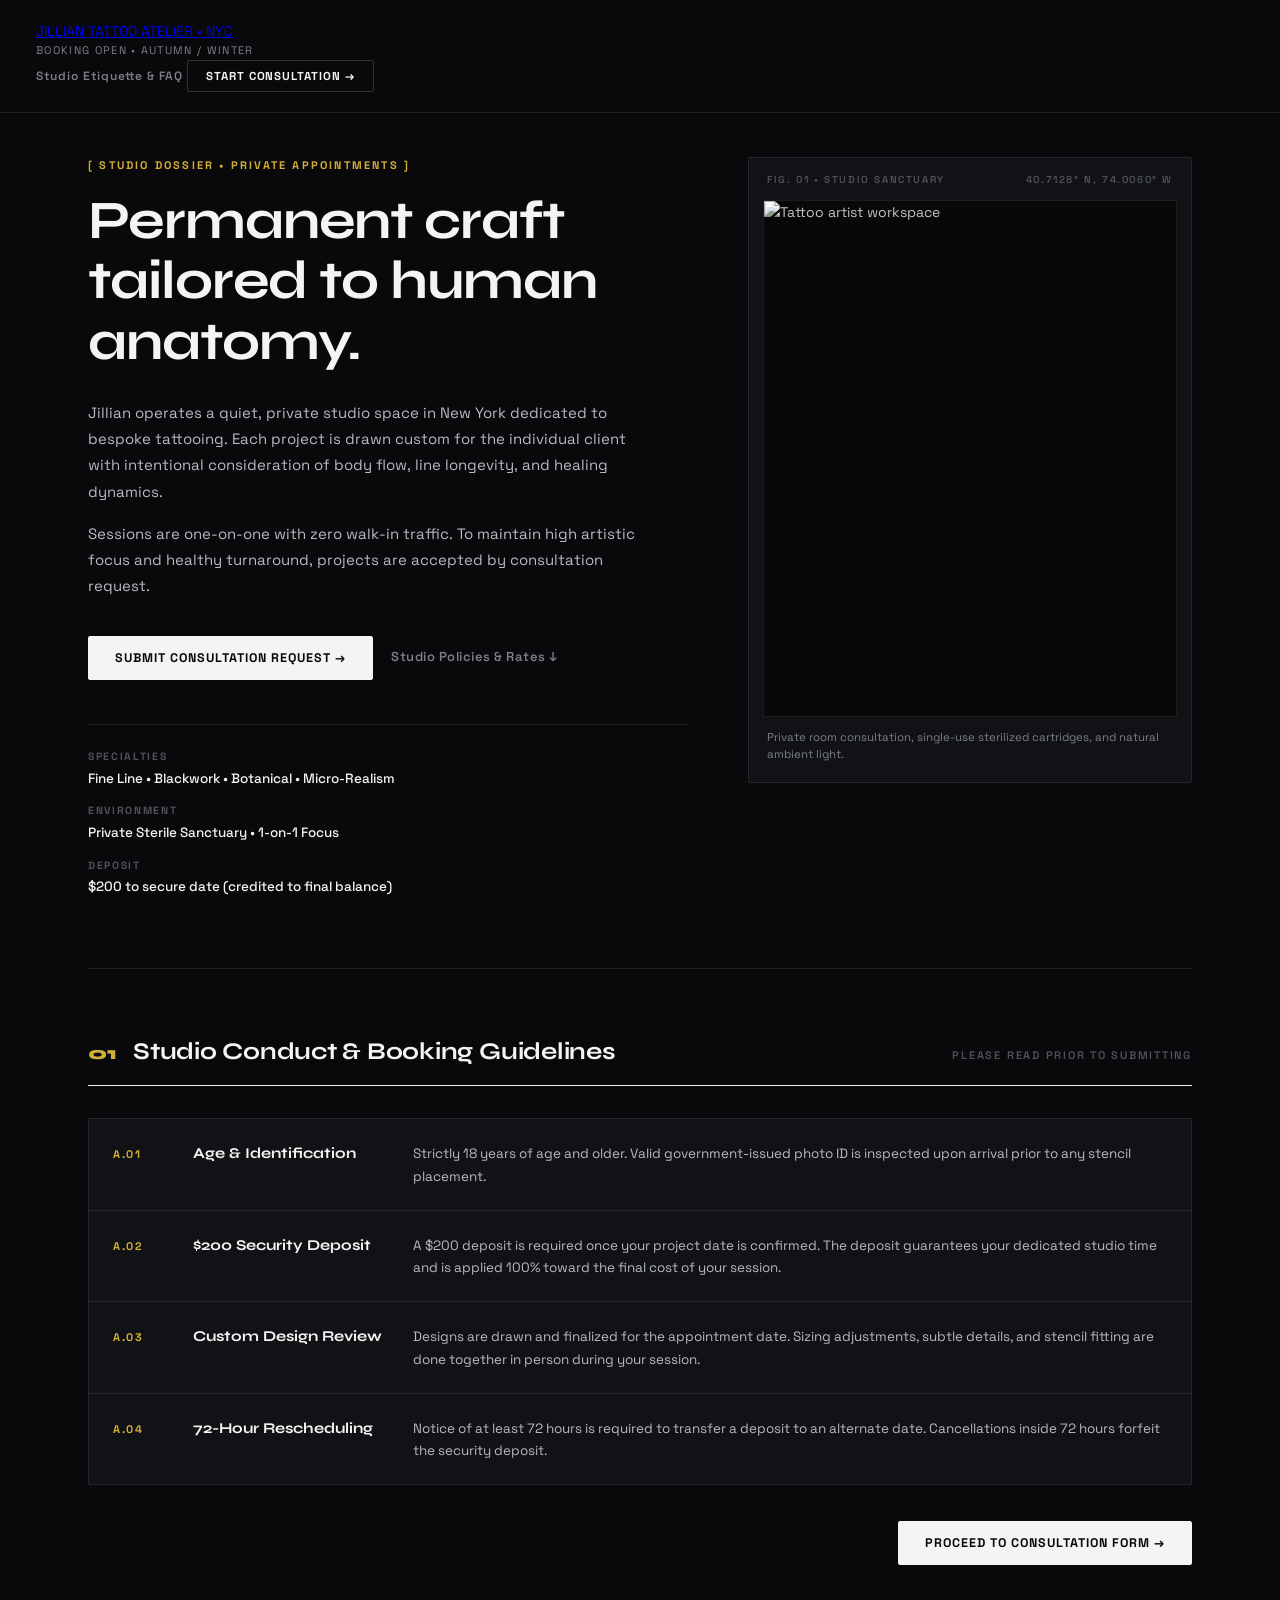
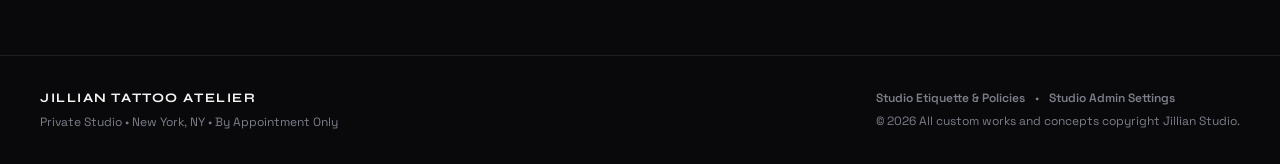
==== index.html @ 9a97a8ec "Bespoke editorial tattoo booking web app with owner telemetry" ====
<!DOCTYPE html>
<html lang="en">
<head>
  <meta charset="UTF-8" />
  <meta name="viewport" content="width=device-width, initial-scale=1.0" />
  <title>Jillian — Private Tattoo Atelier &amp; Consultation</title>
  <meta name="description" content="Independent private tattoo studio specializing in fine-line, blackwork, and custom anatomical illustrative tattooing. By appointment only." />
  
  <link rel="preconnect" href="https://fonts.googleapis.com">
  <link rel="preconnect" href="https://fonts.gstatic.com" crossorigin>
  <link href="https://fonts.googleapis.com/css2?family=Italiana&family=Space+Grotesk:wght@300;400;500;600;700&family=Syne:wght@400;500;600;700;800&display=swap" rel="stylesheet">
  <link rel="stylesheet" href="styles.css" />
</head>
<body class="studio-theme">

  <!-- Studio Header -->
  <header class="site-header">
    <div class="header-container">
      <div class="header-left">
        <a href="#" class="studio-masthead" id="header-brand-link">
          <span class="masthead-title">JILLIAN</span>
          <span class="masthead-tag">TATTOO ATELIER &bull; NYC</span>
        </a>
      </div>

      <div class="header-center">
        <span class="booking-notice">
          <span class="pulse-indicator"></span>
          BOOKING OPEN &bull; AUTUMN / WINTER
        </span>
      </div>

      <nav class="header-right">
        <button type="button" class="text-link-btn" id="btn-open-faq">Studio Etiquette &amp; FAQ</button>
        <button type="button" class="btn-direct-book" id="btn-header-start">Start Consultation &rarr;</button>
      </nav>
    </div>
  </header>

  <main class="main-wrapper">

    <!-- VIEW 1: STUDIO HOMEPAGE -->
    <section id="intro-screen" class="view-screen active">
      
      <div class="hero-split">
        <div class="hero-col-content">
          <div class="meta-label">[ STUDIO DOSSIER &bull; PRIVATE APPOINTMENTS ]</div>
          <h1 class="hero-statement">
            Permanent craft tailored to human anatomy.
          </h1>
          
          <div class="hero-bio">
            <p>
              Jillian operates a quiet, private studio space in New York dedicated to bespoke tattooing. Each project is drawn custom for the individual client with intentional consideration of body flow, line longevity, and healing dynamics.
            </p>
            <p>
              Sessions are one-on-one with zero walk-in traffic. To maintain high artistic focus and healthy turnaround, projects are accepted by consultation request.
            </p>
          </div>

          <div class="hero-actions">
            <button type="button" class="btn-primary" id="btn-start-booking">
              Submit Consultation Request &rarr;
            </button>
            <a href="#studio-ledger" class="btn-tertiary">Studio Policies &amp; Rates &darr;</a>
          </div>

          <div class="studio-quick-specs">
            <div class="spec-item">
              <span class="spec-label">SPECIALTIES</span>
              <span class="spec-val">Fine Line &bull; Blackwork &bull; Botanical &bull; Micro-Realism</span>
            </div>
            <div class="spec-item">
              <span class="spec-label">ENVIRONMENT</span>
              <span class="spec-val">Private Sterile Sanctuary &bull; 1-on-1 Focus</span>
            </div>
            <div class="spec-item">
              <span class="spec-label">DEPOSIT</span>
              <span class="spec-val">$200 to secure date (credited to final balance)</span>
            </div>
          </div>
        </div>

        <div class="hero-col-visual">
          <div class="visual-frame">
            <div class="visual-header-strip">
              <span>FIG. 01 &bull; STUDIO SANCTUARY</span>
              <span>40.7128&deg; N, 74.0060&deg; W</span>
            </div>
            <div class="visual-image-wrapper">
              <img src="https://images.unsplash.com/photo-1598371839696-5c5bb00bdc28?auto=format&fit=crop&w=900&q=80" alt="Tattoo artist workspace" class="studio-photo" />
            </div>
            <div class="visual-caption">
              Private room consultation, single-use sterilized cartridges, and natural ambient light.
            </div>
          </div>
        </div>
      </div>

      <section class="studio-ledger-section" id="studio-ledger">
        <div class="section-heading-bar">
          <span class="sec-num">01</span>
          <h2>Studio Conduct &amp; Booking Guidelines</h2>
          <span class="sec-meta">PLEASE READ PRIOR TO SUBMITTING</span>
        </div>

        <div class="ledger-table">
          <div class="ledger-row">
            <div class="ledger-col-idx">A.01</div>
            <div class="ledger-col-title">Age &amp; Identification</div>
            <div class="ledger-col-body">Strictly 18 years of age and older. Valid government-issued photo ID is inspected upon arrival prior to any stencil placement.</div>
          </div>

          <div class="ledger-row">
            <div class="ledger-col-idx">A.02</div>
            <div class="ledger-col-title">$200 Security Deposit</div>
            <div class="ledger-col-body">A $200 deposit is required once your project date is confirmed. The deposit guarantees your dedicated studio time and is applied 100% toward the final cost of your session.</div>
          </div>

          <div class="ledger-row">
            <div class="ledger-col-idx">A.03</div>
            <div class="ledger-col-title">Custom Design Review</div>
            <div class="ledger-col-body">Designs are drawn and finalized for the appointment date. Sizing adjustments, subtle details, and stencil fitting are done together in person during your session.</div>
          </div>

          <div class="ledger-row">
            <div class="ledger-col-idx">A.04</div>
            <div class="ledger-col-title">72-Hour Rescheduling</div>
            <div class="ledger-col-body">Notice of at least 72 hours is required to transfer a deposit to an alternate date. Cancellations inside 72 hours forfeit the security deposit.</div>
          </div>
        </div>

        <div class="ledger-cta-wrap">
          <button type="button" class="btn-primary" id="btn-start-booking-2">
            Proceed to Consultation Form &rarr;
          </button>
        </div>
      </section>

    </section>

    <!-- VIEW 2: RECEPTIONIST-STYLE BOOKING FORM -->
    <section id="form-screen" class="view-screen">
      
      <div class="consultation-sheet">
        
        <div class="sheet-top-bar">
          <div class="sheet-title-group">
            <span class="sheet-code">APPOINTMENT DOSSIER &bull; FORM ID #2026-JL</span>
            <h1 class="sheet-title">Tattoo Consultation &amp; Booking Request</h1>
          </div>

          <div class="step-nav-bar">
            <div class="step-nav-item active" data-step="1"><span>01</span> Identity</div>
            <div class="step-divider">&mdash;</div>
            <div class="step-nav-item" data-step="2"><span>02</span> Vision</div>
            <div class="step-divider">&mdash;</div>
            <div class="step-nav-item" data-step="3"><span>03</span> Placement</div>
            <div class="step-divider">&mdash;</div>
            <div class="step-nav-item" data-step="4"><span>04</span> Dates</div>
            <div class="step-divider">&mdash;</div>
            <div class="step-nav-item" data-step="5"><span>05</span> Terms</div>
          </div>
        </div>

        <form id="tattoo-booking-form" novalidate>

          <!-- STEP 1: IDENTITY & CONTACT -->
          <div class="sheet-panel active" id="panel-step-1" data-step="1">
            <div class="panel-intro-block">
              <span class="panel-index">[ SECTION 01 &bull; CLIENT RECORD ]</span>
              <h3>Client Contact &amp; Residence</h3>
              <p>Please provide direct contact information so we can confirm availability and dispatch confirmation notices.</p>
            </div>

            <div class="form-row-grid">
              <div class="field-wrap span-8">
                <label for="input-fullName">Full Legal Name <span class="req">*</span></label>
                <input type="text" id="input-fullName" name="fullName" class="text-input" placeholder="Maya Lin" required autocomplete="name" />
                <div class="error-msg" id="err-fullName">Please enter your name.</div>
              </div>

              <div class="field-wrap span-4">
                <label for="input-pronouns">Pronouns <span class="opt">(Optional)</span></label>
                <input type="text" id="input-pronouns" name="pronouns" class="text-input" placeholder="she/they/he" />
              </div>

              <div class="field-wrap span-6">
                <label for="input-email">Email Address <span class="req">*</span></label>
                <input type="email" id="input-email" name="email" class="text-input" placeholder="maya@example.com" required autocomplete="email" />
                <div class="error-msg" id="err-email">Valid email required for confirmation.</div>
              </div>

              <div class="field-wrap span-6">
                <label for="input-phone">Phone Number <span class="req">*</span></label>
                <input type="tel" id="input-phone" name="phone" class="text-input" placeholder="(555) 000-0000" required autocomplete="tel" />
                <div class="error-msg" id="err-phone">Valid phone number required.</div>
              </div>

              <div class="field-wrap span-6">
                <label for="input-instagram">Instagram Handle <span class="opt">(Optional)</span></label>
                <div class="prefix-input-wrap">
                  <span class="input-at">@</span>
                  <input type="text" id="input-instagram" name="instagram" class="text-input at-pad" placeholder="username" />
                </div>
              </div>

              <div class="field-wrap span-6">
                <label for="input-age">Age (Must be 18+) <span class="req">*</span></label>
                <input type="number" id="input-age" name="age" class="text-input" min="18" max="110" placeholder="e.g. 24" required />
                <div class="error-msg" id="err-age">Must be 18 or older to book.</div>
              </div>

              <div class="field-wrap span-8">
                <label for="input-location">City &amp; State of Residence <span class="req">*</span></label>
                <input type="text" id="input-location" name="location" class="text-input" placeholder="e.g. Brooklyn, NY" required />
                <div class="error-msg" id="err-location">Please enter your city and state.</div>
              </div>

              <div class="field-wrap span-4">
                <label>Travel Status</label>
                <div class="inline-radio-group">
                  <label class="radio-tab">
                    <input type="radio" name="isTraveling" value="No" checked />
                    <span>Local</span>
                  </label>
                  <label class="radio-tab">
                    <input type="radio" name="isTraveling" value="Yes" />
                    <span>Traveling In</span>
                  </label>
                </div>
              </div>
            </div>
          </div>

          <!-- STEP 2: TATTOO VISION -->
          <div class="sheet-panel" id="panel-step-2" data-step="2">
            <div class="panel-intro-block">
              <span class="panel-index">[ SECTION 02 &bull; ARTISTIC SPECIFICATION ]</span>
              <h3>Tattoo Concept &amp; Aesthetic Scope</h3>
              <p>Define the stylistic direction, subject matter, and level of artistic liberty you wish to grant.</p>
            </div>

            <div class="form-section-block">
              <label class="section-label">Primary Style Category <span class="req">*</span></label>
              <div class="button-selector-grid">
                <label class="btn-select-option">
                  <input type="radio" name="style" value="Fine Line &amp; Micro-Realism" checked required />
                  <span class="btn-select-box">
                    <span class="opt-name">Fine Line &amp; Micro-Realism</span>
                    <span class="opt-desc">Delicate contouring, single-needle precision, soft stippling</span>
                  </span>
                </label>

                <label class="btn-select-option">
                  <input type="radio" name="style" value="Black &amp; Grey Illustrative" />
                  <span class="btn-select-box">
                    <span class="opt-name">Black &amp; Grey Illustrative</span>
                    <span class="opt-desc">Rich etching textures, narrative composition, stipple shade</span>
                  </span>
                </label>

                <label class="btn-select-option">
                  <input type="radio" name="style" value="Botanical &amp; Neo-Traditional" />
                  <span class="btn-select-box">
                    <span class="opt-name">Botanical &amp; Neo-Traditional</span>
                    <span class="opt-desc">Organic floral weight, anatomical flow, balanced weight</span>
                  </span>
                </label>

                <label class="btn-select-option">
                  <input type="radio" name="style" value="Ornamental &amp; Abstract" />
                  <span class="btn-select-box">
                    <span class="opt-name">Ornamental &amp; Abstract</span>
                    <span class="opt-desc">Geometry, symmetrical linework, flow lines</span>
                  </span>
                </label>

                <label class="btn-select-option">
                  <input type="radio" name="style" value="Flash Piece or Script" />
                  <span class="btn-select-box">
                    <span class="opt-name">Flash Piece or Custom Script</span>
                    <span class="opt-desc">Selected studio flash design or curated typography</span>
                  </span>
                </label>

                <label class="btn-select-option">
                  <input type="radio" name="style" value="Artist Signature Discretion" />
                  <span class="btn-select-box">
                    <span class="opt-name">Artist Signature Discretion</span>
                    <span class="opt-desc">Open to Jillian's full stylistic interpretation</span>
                  </span>
                </label>
              </div>
            </div>

            <div class="form-section-block">
              <label class="section-label">Color Treatment <span class="req">*</span></label>
              <div class="pill-selector-row">
                <label class="pill-option">
                  <input type="radio" name="colorPreference" value="Black and Grey Only" checked />
                  <span>Pure Black &amp; Grey</span>
                </label>
                <label class="pill-option">
                  <input type="radio" name="colorPreference" value="Black and Grey + Subtle Color Accent" />
                  <span>Black &amp; Grey + Color Accent</span>
                </label>
                <label class="pill-option">
                  <input type="radio" name="colorPreference" value="Full Color" />
                  <span>Full Color</span>
                </label>
                <label class="pill-option">
                  <input type="radio" name="colorPreference" value="Artist Recommendation" />
                  <span>Artist Recommendation</span>
                </label>
              </div>
            </div>

            <div class="form-section-block">
              <label class="section-label">Creative Freedom Spectrum <span class="req">*</span></label>
              <div class="liberty-selector-row">
                <label class="liberty-card">
                  <input type="radio" name="creativeFreedom" value="Level 1: Exact Elements (Strict adherence to reference)" />
                  <div class="liberty-inner">
                    <span class="liberty-tier">TIER 1</span>
                    <strong>Exact &amp; Specific</strong>
                    <p>Specific elements and composition must closely match reference.</p>
                  </div>
                </label>

                <label class="liberty-card">
                  <input type="radio" name="creativeFreedom" value="Level 2: Collaborative (Artist interpretation of theme)" checked />
                  <div class="liberty-inner">
                    <span class="liberty-tier">TIER 2 (Recommended)</span>
                    <strong>Collaborative Interpretation</strong>
                    <p>I provide the mood/theme; Jillian applies custom aesthetic flow.</p>
                  </div>
                </label>

                <label class="liberty-card">
                  <input type="radio" name="creativeFreedom" value="Level 3: Full Artistic Liberty" />
                  <div class="liberty-inner">
                    <span class="liberty-tier">TIER 3</span>
                    <strong>Full Artistic Liberty</strong>
                    <p>Complete creative freedom based on general theme/feeling.</p>
                  </div>
                </label>
              </div>
            </div>

            <div class="form-section-block">
              <label for="input-conceptDescription" class="section-label">
                Concept Description &amp; Details <span class="req">*</span>
              </label>
              <textarea id="input-conceptDescription" name="conceptDescription" class="text-area-input" rows="5" placeholder="Detail the subject matter, meaning, specific elements to include/exclude, and desired mood..." required></textarea>
              <div class="error-msg" id="err-conceptDescription">Please provide a description of your project concept.</div>
            </div>
          </div>

          <!-- STEP 3: PLACEMENT & MEDIA -->
          <div class="sheet-panel" id="panel-step-3" data-step="3">
            <div class="panel-intro-block">
              <span class="panel-index">[ SECTION 03 &bull; ANATOMY &amp; MEDIA ]</span>
              <h3>Placement, Scale &amp; Reference Material</h3>
              <p>Specify the anatomical canvas and provide clear visual references to ensure accurate sizing and stencil prep.</p>
            </div>

            <div class="form-section-block">
              <label class="section-label">Anatomical Placement <span class="req">*</span></label>
              <div class="pill-selector-row">
                <label class="pill-option"><input type="radio" name="placement" value="Forearm" checked /><span>Forearm</span></label>
                <label class="pill-option"><input type="radio" name="placement" value="Upper Arm / Bicep" /><span>Upper Arm / Bicep</span></label>
                <label class="pill-option"><input type="radio" name="placement" value="Shoulder / Collarbone" /><span>Shoulder / Collarbone</span></label>
                <label class="pill-option"><input type="radio" name="placement" value="Thigh" /><span>Thigh</span></label>
                <label class="pill-option"><input type="radio" name="placement" value="Calf / Ankle" /><span>Calf / Ankle</span></label>
                <label class="pill-option"><input type="radio" name="placement" value="Ribs / Sternum" /><span>Ribs / Sternum</span></label>
                <label class="pill-option"><input type="radio" name="placement" value="Upper Back / Spine" /><span>Upper Back / Spine</span></label>
                <label class="pill-option"><input type="radio" name="placement" value="Wrist / Hand" /><span>Wrist / Hand</span></label>
                <label class="pill-option"><input type="radio" name="placement" value="Other" id="placement-other-radio" /><span>Other Location...</span></label>
              </div>

              <div id="placement-other-wrap" class="mt-12" style="display: none;">
                <input type="text" id="input-placementOtherText" name="placementOtherText" class="text-input" placeholder="Specify exact placement location..." />
              </div>
            </div>

            <div class="form-section-block">
              <label class="section-label">Scale &amp; Sizing Estimate <span class="req">*</span></label>
              <div class="size-specs-row">
                <label class="size-spec-box">
                  <input type="radio" name="tattooSize" value="Mini (1 - 3 inches)" required />
                  <div class="size-spec-inner">
                    <span class="size-measurement">1 &ndash; 3&Prime;</span>
                    <span class="size-title">Mini / Micro</span>
                    <span class="size-context">Coin to matchbox</span>
                  </div>
                </label>

                <label class="size-spec-box">
                  <input type="radio" name="tattooSize" value="Medium (4 - 6 inches)" checked />
                  <div class="size-spec-inner">
                    <span class="size-measurement">4 &ndash; 6&Prime;</span>
                    <span class="size-title">Medium</span>
                    <span class="size-context">Palm of hand span</span>
                  </div>
                </label>

                <label class="size-spec-box">
                  <input type="radio" name="tattooSize" value="Large (7 - 9 inches)" />
                  <div class="size-spec-inner">
                    <span class="size-measurement">7 &ndash; 9&Prime;</span>
                    <span class="size-title">Large</span>
                    <span class="size-context">Full forearm / outer thigh</span>
                  </div>
                </label>

                <label class="size-spec-box">
                  <input type="radio" name="tattooSize" value="Major Project (10+ inches / Sleeve / Back)" />
                  <div class="size-spec-inner">
                    <span class="size-measurement">10&Prime;+</span>
                    <span class="size-title">Major / Sleeve</span>
                    <span class="size-context">Multi-session project</span>
                  </div>
                </label>
              </div>
            </div>

            <!-- Cover-up Section -->
            <div class="coverup-section-divider">
              <div class="coverup-header-row">
                <div>
                  <strong class="coverup-title">Is this project a Cover-up or Scar Rework?</strong>
                  <p class="coverup-subtitle">Cover-ups require custom pigment saturation and dedicated staging.</p>
                </div>
                <div class="inline-radio-group">
                  <label class="radio-tab"><input type="radio" name="isCoverUp" value="No" checked id="coverup-no" /><span>No</span></label>
                  <label class="radio-tab"><input type="radio" name="isCoverUp" value="Yes" id="coverup-yes" /><span>Yes</span></label>
                </div>
              </div>

              <div id="coverup-details-expanded" class="coverup-body" style="display:none;">
                <div class="form-row-grid mt-16">
                  <div class="field-wrap span-6">
                    <label for="input-existingTattooAge">Age / State of Existing Tattoo</label>
                    <input type="text" id="input-existingTattooAge" name="existingTattooAge" class="text-input" placeholder="e.g. 4 years old, faded" />
                  </div>
                  <div class="field-wrap span-6">
                    <label for="input-hadLaser">Laser Removal Status</label>
                    <select name="hadLaser" id="input-hadLaser" class="select-input">
                      <option value="No laser treatments">No laser (untouched)</option>
                      <option value="1-2 laser sessions (partially lightened)">1-2 laser sessions (lightened)</option>
                      <option value="3+ laser sessions (heavily faded)">3+ laser sessions (faded)</option>
                    </select>
                  </div>
                </div>

                <div class="mt-16">
                  <label class="section-label">Photo of Existing Tattoo <span class="req">*</span></label>
                  <div class="clean-dropzone" id="dropzone-coverup">
                    <input type="file" id="file-coverup" accept="image/*" class="raw-file-input" />
                    <div class="drop-text">
                      <strong>Click to upload photo of existing tattoo</strong>
                      <small>Clear straight-on photo in natural lighting</small>
                    </div>
                  </div>
                  <div class="thumb-strip" id="preview-coverup"></div>
                </div>
              </div>
            </div>

            <!-- Reference Pictures -->
            <div class="form-section-block mt-24">
              <label class="section-label">Reference Material &amp; Inspiration <span class="opt">(Max 5 images)</span></label>
              <div class="clean-dropzone" id="dropzone-references">
                <input type="file" id="file-references" accept="image/*" multiple class="raw-file-input" />
                <div class="drop-text">
                  <strong>Click or drag images to upload references</strong>
                  <small>Sketches, historical engravings, tattoos, anatomical references</small>
                </div>
              </div>
              <div class="thumb-strip" id="preview-references"></div>
            </div>

            <!-- Placement Area Photo -->
            <div class="form-section-block">
              <label class="section-label">Photo of Your Placement Area <span class="opt">(Recommended)</span></label>
              <div class="clean-dropzone" id="dropzone-placement">
                <input type="file" id="file-placement" accept="image/*" class="raw-file-input" />
                <div class="drop-text">
                  <strong>Upload photo of the body area</strong>
                  <small>Helps us map curvature and calculate exact stencil measurements</small>
                </div>
              </div>
              <div class="thumb-strip" id="preview-placement"></div>
            </div>

          </div>

          <!-- STEP 4: SCHEDULE & AVAILABILITY -->
          <div class="sheet-panel" id="panel-step-4" data-step="4">
            <div class="panel-intro-block">
              <span class="panel-index">[ SECTION 04 &bull; SCHEDULING ]</span>
              <h3>Target Dates &amp; Session Windows</h3>
              <p>Select the days of the week and studio time slots that align with your availability.</p>
            </div>

            <div class="form-section-block">
              <label class="section-label">Preferred Booking Horizon <span class="req">*</span></label>
              <div class="pill-selector-row">
                <label class="pill-option"><input type="radio" name="timeline" value="Earliest Available" checked /><span>Earliest Available</span></label>
                <label class="pill-option"><input type="radio" name="timeline" value="Within 1 Month" /><span>Within 1 Month</span></label>
                <label class="pill-option"><input type="radio" name="timeline" value="2-3 Months Out" /><span>2&ndash;3 Months Out</span></label>
                <label class="pill-option"><input type="radio" name="timeline" value="Specific Travel Window" /><span>Specific Travel Window</span></label>
              </div>
            </div>

            <div class="form-row-grid">
              <div class="field-wrap span-6">
                <label for="input-dateFrom">Date Range (Earliest Date) <span class="opt">(Optional)</span></label>
                <input type="date" id="input-dateFrom" name="dateFrom" class="text-input" />
              </div>
              <div class="field-wrap span-6">
                <label for="input-dateTo">Date Range (Latest Date) <span class="opt">(Optional)</span></label>
                <input type="date" id="input-dateTo" name="dateTo" class="text-input" />
              </div>
            </div>

            <div class="form-section-block mt-24">
              <label class="section-label">Select All Feasible Days &amp; Time Slots <span class="req">*</span></label>
              <p class="section-hint">Select as many options as possible to expedite date confirmation:</p>
              
              <div class="timetable-ledger" id="availability-matrix-container">
                <!-- Dynamically populated via JS -->
              </div>
              <div class="error-msg" id="err-availability">Please select at least one time slot.</div>
            </div>

            <div class="form-section-block mt-16">
              <label class="clean-check-item">
                <input type="checkbox" name="flexibleSchedule" id="input-flexibleSchedule" value="Yes" checked />
                <span class="clean-box"></span>
                <span class="check-text"><strong>Flexible Schedule:</strong> If my chosen slots are fully booked, propose the closest available openings.</span>
              </label>
            </div>
          </div>

          <!-- STEP 5: INVESTMENT, DEPOSIT & TERMS -->
          <div class="sheet-panel" id="panel-step-5" data-step="5">
            <div class="panel-intro-block">
              <span class="panel-index">[ SECTION 05 &bull; TERMS &amp; DEPOSIT ]</span>
              <h3>Budget Allocation &amp; Studio Agreement</h3>
              <p>Transparent fee transparency and mutual agreement before submitting your consultation record.</p>
            </div>

            <div class="form-section-block">
              <label class="section-label">Anticipated Project Budget <span class="req">*</span></label>
              <div class="budget-selector-grid">
                <label class="budget-option">
                  <input type="radio" name="budget" value="$300 - $500" required />
                  <span class="budget-box">
                    <strong class="budget-price">$300 &ndash; $500</strong>
                    <span class="budget-note">Fine Line / Small</span>
                  </span>
                </label>

                <label class="budget-option">
                  <input type="radio" name="budget" value="$500 - $800" checked />
                  <span class="budget-box">
                    <strong class="budget-price">$500 &ndash; $800</strong>
                    <span class="budget-note">Medium Scale Piece</span>
                  </span>
                </label>

                <label class="budget-option">
                  <input type="radio" name="budget" value="$800 - $1,200" />
                  <span class="budget-box">
                    <strong class="budget-price">$800 &ndash; $1,200</strong>
                    <span class="budget-note">Half-Day Session</span>
                  </span>
                </label>

                <label class="budget-option">
                  <input type="radio" name="budget" value="$1,200+ (Full Day Session)" />
                  <span class="budget-box">
                    <strong class="budget-price">$1,200+</strong>
                    <span class="budget-note">Full Day Project</span>
                  </span>
                </label>

                <label class="budget-option">
                  <input type="radio" name="budget" value="Flexible / Quality First" />
                  <span class="budget-box">
                    <strong class="budget-price">Flexible</strong>
                    <span class="budget-note">Focused on Artistry</span>
                  </span>
                </label>
              </div>
            </div>

            <div class="form-section-block">
              <label class="section-label">Numbing Cream Protocol</label>
              <div class="pill-selector-row">
                <label class="pill-option"><input type="radio" name="numbingCream" value="No numbing cream" checked /><span>Standard Session (No cream)</span></label>
                <label class="pill-option"><input type="radio" name="numbingCream" value="Request approved recommendations" /><span>Request Studio-Approved Brand</span></label>
                <label class="pill-option"><input type="radio" name="numbingCream" value="Undecided" /><span>Undecided / Open to Advice</span></label>
              </div>
            </div>

            <div class="form-section-block">
              <label class="section-label">Preferred Deposit Payment Channel <span class="req">*</span></label>
              <p class="section-hint">Upon acceptance, your $200 deposit request will be dispatched via:</p>
              <div class="payment-selector-row" id="payment-methods-container">
                <!-- Dynamically populated via JS -->
              </div>
            </div>

            <div class="form-section-block">
              <label for="input-additionalQuestions" class="section-label">Questions or Medical / Session Notes <span class="opt">(Optional)</span></label>
              <textarea id="input-additionalQuestions" name="additionalQuestions" class="text-area-input" rows="3" placeholder="Health considerations, allergy notes, music preferences, session pace..."></textarea>
            </div>

            <!-- Studio Policies Agreement Box -->
            <div class="agreement-legal-card">
              <div class="legal-heading">STUDIO POLICY &amp; DEPOSIT ACKNOWLEDGMENT</div>

              <div class="legal-checklist">
                <label class="clean-check-item">
                  <input type="checkbox" name="agreeDeposit" id="agreeDeposit" required />
                  <span class="clean-box"></span>
                  <span class="check-text"><strong>$200 Non-Refundable Deposit:</strong> If accepted, a $200 deposit locks in the session date and is applied in full to the final price on tattoo day. <span class="req">*</span></span>
                </label>

                <label class="clean-check-item">
                  <input type="checkbox" name="agreeReschedule" id="agreeReschedule" required />
                  <span class="clean-box"></span>
                  <span class="check-text"><strong>72-Hour Notice:</strong> Rescheduling requires at least 72 hours advance notice to roll the security deposit to a new date. <span class="req">*</span></span>
                </label>

                <label class="clean-check-item">
                  <input type="checkbox" name="agreeAppointmentOnly" id="agreeAppointmentOnly" required />
                  <span class="clean-box"></span>
                  <span class="check-text"><strong>Private Studio / No Walk-ins:</strong> Studio address is disclosed upon deposit confirmation. No unconfirmed walk-ins permitted. <span class="req">*</span></span>
                </label>

                <label class="clean-check-item">
                  <input type="checkbox" name="agreeAgeID" id="agreeAgeID" required />
                  <span class="clean-box"></span>
                  <span class="check-text"><strong>18+ Photo ID Verification:</strong> I certify I am 18+ and will bring physical government ID to the appointment. <span class="req">*</span></span>
                </label>
              </div>
              <div class="error-msg" id="err-agreements">Please review and check all policy conditions to proceed.</div>
            </div>

          </div>

          <!-- Bottom Action Buttons -->
          <div class="sheet-action-bar">
            <button type="button" class="btn-secondary" id="btn-prev-step" style="display: none;">
              &larr; Previous Step
            </button>
            <div class="bar-spacer"></div>
            <button type="button" class="btn-primary" id="btn-next-step">
              Continue to Step 02 &rarr;
            </button>
            <button type="submit" class="btn-primary btn-submit-final" id="btn-submit-form" style="display: none;">
              <span class="submit-spinner" style="display: none;"></span>
              <span>Submit Consultation Request &rarr;</span>
            </button>
          </div>

        </form>
      </div>

    </section>


    <!-- VIEW 3: CONFIRMATION RECEIPT -->
    <section id="success-screen" class="view-screen">
      <div class="confirmation-dossier">
        <div class="dossier-stamp">RECEIVED &bull; IN REVIEW</div>
        <h1 class="dossier-heading">Consultation Dossier Logged</h1>
        <p class="dossier-sub">Thank you, <strong id="client-confirm-name">Friend</strong>. Your project brief has been delivered to Jillian's private booking desk.</p>

        <div class="dossier-receipt-table" id="receipt-summary-content">
          <!-- Populated via JS -->
        </div>

        <div class="dossier-timeline">
          <div class="timeline-heading">NEXT PROTOCOLS</div>
          <div class="timeline-row">
            <span class="t-step-num">01</span>
            <div class="t-step-body">
              <strong>Artistic Review (24&ndash;48 Hours)</strong>
              <p>Jillian personally reviews reference materials, placement photos, and sizing complexity.</p>
            </div>
          </div>
          <div class="timeline-row">
            <span class="t-step-num">02</span>
            <div class="t-step-body">
              <strong>Deposit Invoice &amp; Slot Confirmation</strong>
              <p>You will receive an email/SMS confirmation with deposit instructions for your selected payment channel.</p>
            </div>
          </div>
          <div class="timeline-row">
            <span class="t-step-num">03</span>
            <div class="t-step-body">
              <strong>Studio Location &amp; Preparation Dossier</strong>
              <p>Once deposit is logged, exact private studio address and session prep guidelines are provided.</p>
            </div>
          </div>
        </div>

        <div class="dossier-actions">
          <button type="button" class="btn-secondary" id="btn-print-summary">Print / Save Record</button>
          <button type="button" class="btn-primary" id="btn-return-home">Return to Studio Page &rarr;</button>
        </div>
      </div>
    </section>

  </main>


  <!-- MODAL: FAQ & STUDIO POLICIES -->
  <div class="modal-backdrop" id="faq-modal">
    <div class="modal-dialog">
      <div class="modal-dialog-header">
        <h3>Studio Etiquette &amp; Policies</h3>
        <button type="button" class="modal-close" id="btn-close-faq">&times;</button>
      </div>
      <div class="modal-dialog-body">
        <div class="faq-entry">
          <h4>How does the $200 security deposit work?</h4>
          <p>The deposit guarantees your dedicated studio time. It is credited 100% towards the total cost of your tattoo on the day of your appointment.</p>
        </div>
        <div class="faq-entry">
          <h4>Can I reschedule my appointment?</h4>
          <p>Yes. Providing at least 72 hours advance notice allows your deposit to roll over to an available opening.</p>
        </div>
        <div class="faq-entry">
          <h4>Do you take walk-ins?</h4>
          <p>No. Jillian operates exclusively out of a private studio by confirmed appointment to ensure a sterile, calm, and private one-on-one session.</p>
        </div>
        <div class="faq-entry">
          <h4>When do I see the custom design?</h4>
          <p>Designs are prepared and finalized on appointment day. Sizing and placement adjustments are done in person prior to applying the stencil.</p>
        </div>
        <div class="faq-entry">
          <h4>Can I bring a guest?</h4>
          <p>You may bring 1 companion for support with prior notice. The studio is a quiet, focused environment.</p>
        </div>
      </div>
    </div>
  </div>


  <!-- MODAL: OWNER SETTINGS & DISCORD WEBHOOK -->
  <div class="modal-backdrop" id="settings-modal">
    <div class="modal-dialog">
      <div class="modal-dialog-header">
        <div>
          <h3>Studio Notification Settings</h3>
          <span class="dialog-sub">Real-time owner notifications on link click &amp; form submission</span>
        </div>
        <button type="button" class="modal-close" id="btn-close-settings">&times;</button>
      </div>
      <div class="modal-dialog-body">
        <p class="mb-16 text-muted font-13">
          Paste a <strong>Discord Channel Webhook URL</strong> below to receive immediate mobile alerts whenever a client visits this link or submits a consultation.
        </p>

        <div class="field-wrap mb-16">
          <label for="input-cfgDiscordWebhook">Discord Webhook URL</label>
          <input type="url" id="input-cfgDiscordWebhook" class="text-input" placeholder="https://discord.com/api/webhooks/..." />
          <small class="text-muted font-11 mt-4 d-block">Discord: Channel Settings &gt; Integrations &gt; Webhooks &gt; Copy Webhook URL.</small>
        </div>

        <div class="field-wrap mb-16">
          <label for="input-cfgEmailEndpoint">Optional Email / Formspree Endpoint</label>
          <input type="url" id="input-cfgEmailEndpoint" class="text-input" placeholder="https://formspree.io/f/..." />
        </div>

        <div class="settings-check-group mb-20">
          <label class="clean-check-item">
            <input type="checkbox" id="cfgNotifyView" checked />
            <span class="clean-box"></span>
            <span class="check-text">Notify when someone opens link (Page View)</span>
          </label>
          <label class="clean-check-item">
            <input type="checkbox" id="cfgNotifyStart" checked />
            <span class="clean-box"></span>
            <span class="check-text">Notify when visitor clicks "Start Consultation"</span>
          </label>
          <label class="clean-check-item">
            <input type="checkbox" id="cfgNotifySubmit" checked />
            <span class="clean-box"></span>
            <span class="check-text">Notify when consultation form is submitted</span>
          </label>
        </div>

        <div class="dialog-actions">
          <button type="button" class="btn-secondary" id="btn-test-notification">Send Test Ping</button>
          <button type="button" class="btn-primary" id="btn-save-settings">Save Settings</button>
        </div>
        <div id="settings-status-msg" class="status-alert"></div>
      </div>
    </div>
  </div>


  <!-- Studio Footer -->
  <footer class="site-footer">
    <div class="footer-container">
      <div class="footer-col">
        <strong>JILLIAN TATTOO ATELIER</strong>
        <span>Private Studio &bull; New York, NY &bull; By Appointment Only</span>
      </div>
      <div class="footer-col text-right">
        <div class="footer-nav">
          <a href="javascript:void(0)" id="footer-faq-link">Studio Etiquette &amp; Policies</a>
          <span>&bull;</span>
          <a href="javascript:void(0)" id="footer-settings-link">Studio Admin Settings</a>
        </div>
        <span class="copyright-note">&copy; <span id="cur-year"></span> All custom works and concepts copyright Jillian Studio.</span>
      </div>
    </div>
  </footer>

  <script src="config.js"></script>
  <script src="app.js"></script>
</body>
</html>
---- styles.css ----
/* ==========================================================================
   JILLIAN TATTOO ATELIER — BESPOKE EDITORIAL DESIGN SYSTEM
   Art-directed aesthetic: Syne display typography, Space Grotesk utilitarian body,
   editorial negative space, hairline rules, zero generic SaaS templates.
   ========================================================================== */

@import url('https://fonts.googleapis.com/css2?family=Space+Grotesk:wght@300;400;500;600;700&family=Syne:wght@500;600;700;800&display=swap');

:root {
  --bg-canvas: #09090b;
  --bg-sheet: #111215;
  --bg-field: #16181d;
  --bg-field-focus: #1c1f26;
  --border-hairline: rgba(255, 255, 255, 0.09);
  --border-strong: rgba(255, 255, 255, 0.16);
  --border-focus: #e2dfd2;
  
  --text-lead: #f4f4f2;
  --text-body: #b8bac2;
  --text-muted: #7c7f8a;
  --text-dim: #50525a;
  
  --accent-ochre: #d4af37;
  --accent-ochre-dim: rgba(212, 175, 55, 0.12);
  --accent-crimson: #e05252;
  --accent-green: #38bdf8;

  --font-display: 'Syne', -apple-system, sans-serif;
  --font-body: 'Space Grotesk', -apple-system, sans-serif;

  --radius-xs: 2px;
  --radius-sm: 4px;
}

*, *::before, *::after {
  box-sizing: border-box;
  margin: 0;
  padding: 0;
}

html, body {
  background-color: var(--bg-canvas);
  color: var(--text-body);
  font-family: var(--font-body);
  font-size: 14px;
  line-height: 1.6;
  -webkit-font-smoothing: antialiased;
  -moz-osx-font-smoothing: grayscale;
  overflow-x: hidden;
}

/* ==========================================================================
   Header Masthead
   ========================================================================== */
.site-header {
  border-bottom: 1px solid var(--border-hairline);
  background: var(--bg-canvas);
  padding: 20px 36px;
  position: sticky;
  top: 0;
  z-index: 100;
}

.header-inner {
  max-width: 1200px;
  margin: 0 auto;
  display: flex;
  align-items: center;
  justify-content: space-between;
}

.brand-anchor {
  text-decoration: none;
  display: flex;
  align-items: baseline;
  gap: 8px;
}

.brand-name {
  font-family: var(--font-display);
  font-size: 16px;
  font-weight: 800;
  letter-spacing: 0.14em;
  color: var(--text-lead);
  text-transform: uppercase;
}

.brand-sub {
  font-size: 11px;
  letter-spacing: 0.16em;
  color: var(--text-dim);
  font-weight: 600;
}

.header-center {
  display: flex;
  align-items: center;
  gap: 10px;
  font-size: 11px;
  letter-spacing: 0.12em;
  color: var(--text-muted);
}

.pulse-dot {
  width: 6px;
  height: 6px;
  background: var(--accent-ochre);
  border-radius: 50%;
  display: inline-block;
  box-shadow: 0 0 6px var(--accent-ochre);
}

.header-actions {
  display: flex;
  align-items: center;
  gap: 20px;
}

.text-link-btn {
  background: none;
  border: none;
  color: var(--text-muted);
  font-family: var(--font-body);
  font-size: 12px;
  font-weight: 600;
  letter-spacing: 0.08em;
  cursor: pointer;
  transition: color 0.15s;
}

.text-link-btn:hover {
  color: var(--text-lead);
}

.btn-direct-book {
  background: transparent;
  color: var(--text-lead);
  border: 1px solid var(--border-strong);
  padding: 8px 18px;
  font-family: var(--font-body);
  font-size: 11.5px;
  font-weight: 700;
  letter-spacing: 0.08em;
  text-transform: uppercase;
  border-radius: var(--radius-xs);
  cursor: pointer;
  transition: all 0.2s ease;
}

.btn-direct-book:hover {
  background: var(--text-lead);
  color: var(--bg-canvas);
  border-color: var(--text-lead);
}

/* ==========================================================================
   Main Wrapper & View Screens
   ========================================================================== */
.main-wrapper {
  max-width: 1160px;
  margin: 0 auto;
  padding: 44px 28px 90px;
}

.view-screen {
  display: none;
}

.view-screen.active {
  display: block;
  animation: fadeInView 0.3s ease;
}

@keyframes fadeInView {
  from { opacity: 0; transform: translateY(6px); }
  to { opacity: 1; transform: translateY(0); }
}

/* ==========================================================================
   VIEW 1: EDITORIAL HOMEPAGE & HERO
   ========================================================================== */
.hero-split {
  display: grid;
  grid-template-columns: 1.15fr 0.85fr;
  gap: 60px;
  align-items: start;
  padding-bottom: 70px;
  border-bottom: 1px solid var(--border-hairline);
  margin-bottom: 64px;
}

.meta-label {
  font-size: 11px;
  letter-spacing: 0.2em;
  font-weight: 700;
  color: var(--accent-ochre);
  margin-bottom: 16px;
  text-transform: uppercase;
}

.hero-statement {
  font-family: var(--font-display);
  font-size: clamp(34px, 4.4vw, 54px);
  line-height: 1.12;
  font-weight: 700;
  color: var(--text-lead);
  letter-spacing: -0.02em;
  margin-bottom: 28px;
}

.hero-bio {
  font-size: 15px;
  line-height: 1.75;
  color: var(--text-body);
  display: flex;
  flex-direction: column;
  gap: 16px;
  margin-bottom: 36px;
  max-width: 560px;
}

.hero-actions {
  display: flex;
  align-items: center;
  gap: 18px;
  flex-wrap: wrap;
  margin-bottom: 44px;
}

.btn-primary {
  background: var(--text-lead);
  color: var(--bg-canvas);
  border: 1px solid var(--text-lead);
  padding: 13px 26px;
  font-family: var(--font-body);
  font-size: 12.5px;
  font-weight: 700;
  letter-spacing: 0.08em;
  text-transform: uppercase;
  border-radius: var(--radius-xs);
  cursor: pointer;
  transition: all 0.2s ease;
  display: inline-flex;
  align-items: center;
  justify-content: center;
  gap: 8px;
}

.btn-primary:hover {
  background: transparent;
  color: var(--text-lead);
}

.btn-secondary {
  background: var(--bg-field);
  color: var(--text-body);
  border: 1px solid var(--border-strong);
  padding: 13px 24px;
  font-family: var(--font-body);
  font-size: 12.5px;
  font-weight: 600;
  letter-spacing: 0.06em;
  border-radius: var(--radius-xs);
  cursor: pointer;
  transition: all 0.2s ease;
  display: inline-flex;
  align-items: center;
  justify-content: center;
}

.btn-secondary:hover {
  color: var(--text-lead);
  border-color: var(--border-focus);
}

.btn-tertiary {
  color: var(--text-muted);
  text-decoration: none;
  font-size: 13px;
  font-weight: 600;
  letter-spacing: 0.04em;
  transition: color 0.15s;
}

.btn-tertiary:hover {
  color: var(--text-lead);
}

.studio-quick-specs {
  border-top: 1px solid var(--border-hairline);
  padding-top: 24px;
  display: flex;
  flex-direction: column;
  gap: 14px;
}

.spec-item {
  display: flex;
  flex-direction: column;
  gap: 2px;
}

.spec-label {
  font-size: 10.5px;
  letter-spacing: 0.16em;
  color: var(--text-dim);
  font-weight: 700;
  text-transform: uppercase;
}

.spec-val {
  font-size: 13.5px;
  color: var(--text-lead);
  font-weight: 500;
}

.visual-frame {
  border: 1px solid var(--border-hairline);
  background: var(--bg-sheet);
  padding: 14px;
  border-radius: var(--radius-xs);
}

.visual-header-strip {
  display: flex;
  justify-content: space-between;
  font-size: 10px;
  letter-spacing: 0.16em;
  color: var(--text-dim);
  font-weight: 600;
  margin-bottom: 12px;
  padding: 0 4px;
}

.visual-image-wrapper {
  overflow: hidden;
  border: 1px solid var(--border-hairline);
  aspect-ratio: 4/5;
  background: #080809;
}

.studio-photo {
  width: 100%;
  height: 100%;
  object-fit: cover;
  filter: grayscale(85%) contrast(115%);
  transition: filter 0.4s ease;
}

.visual-frame:hover .studio-photo {
  filter: grayscale(20%) contrast(105%);
}

.visual-caption {
  font-size: 11.5px;
  color: var(--text-muted);
  line-height: 1.5;
  padding: 12px 4px 4px;
}

/* Studio Ledger Table */
.section-heading-bar {
  display: flex;
  align-items: baseline;
  gap: 16px;
  border-bottom: 1px solid var(--text-lead);
  padding-bottom: 14px;
  margin-bottom: 32px;
}

.sec-num {
  font-family: var(--font-display);
  font-size: 18px;
  font-weight: 800;
  color: var(--accent-ochre);
}

.section-heading-bar h2 {
  font-family: var(--font-display);
  font-size: 24px;
  color: var(--text-lead);
  font-weight: 700;
  letter-spacing: -0.01em;
}

.sec-meta {
  font-size: 11px;
  letter-spacing: 0.16em;
  color: var(--text-dim);
  margin-left: auto;
  font-weight: 600;
}

.ledger-table {
  border: 1px solid var(--border-hairline);
  background: var(--bg-sheet);
  border-radius: var(--radius-xs);
}

.ledger-row {
  display: grid;
  grid-template-columns: 80px 220px 1fr;
  border-bottom: 1px solid var(--border-hairline);
  padding: 22px 24px;
  align-items: baseline;
}

.ledger-row:last-child {
  border-bottom: none;
}

.ledger-col-idx {
  font-size: 11px;
  letter-spacing: 0.14em;
  color: var(--accent-ochre);
  font-weight: 700;
}

.ledger-col-title {
  font-family: var(--font-display);
  font-size: 15px;
  font-weight: 700;
  color: var(--text-lead);
}

.ledger-col-body {
  font-size: 13.5px;
  color: var(--text-body);
  line-height: 1.65;
}

.ledger-cta-wrap {
  margin-top: 36px;
  text-align: right;
}

/* ==========================================================================
   VIEW 2: RECEPTIONIST-STYLE CONSULTATION DOSSIER
   ========================================================================== */
.consultation-sheet {
  background: var(--bg-sheet);
  border: 1px solid var(--border-hairline);
  border-radius: var(--radius-xs);
}

.sheet-top-bar {
  padding: 28px 36px 20px;
  border-bottom: 1px solid var(--border-hairline);
  display: flex;
  justify-content: space-between;
  align-items: flex-end;
  flex-wrap: wrap;
  gap: 20px;
}

.sheet-code {
  font-size: 10.5px;
  letter-spacing: 0.18em;
  font-weight: 700;
  color: var(--accent-ochre);
  display: block;
  margin-bottom: 4px;
}

.sheet-title {
  font-family: var(--font-display);
  font-size: 24px;
  font-weight: 700;
  color: var(--text-lead);
  letter-spacing: -0.01em;
}

.step-nav-bar {
  display: flex;
  align-items: center;
  gap: 12px;
}

.step-nav-item {
  font-size: 12px;
  font-weight: 600;
  color: var(--text-dim);
  display: flex;
  align-items: center;
  gap: 6px;
  transition: color 0.15s;
}

.step-nav-item span {
  font-size: 10px;
  font-weight: 700;
  letter-spacing: 0.1em;
}

.step-nav-item.active {
  color: var(--text-lead);
}

.step-nav-item.active span {
  color: var(--accent-ochre);
}

.step-divider {
  color: var(--border-strong);
  font-size: 12px;
}

/* Sheet Panels */
.sheet-panel {
  display: none;
  padding: 36px;
}

.sheet-panel.active {
  display: block;
  animation: fadeInView 0.25s ease;
}

.panel-intro-block {
  margin-bottom: 32px;
  padding-bottom: 20px;
  border-bottom: 1px solid var(--border-hairline);
}

.panel-index {
  font-size: 10.5px;
  letter-spacing: 0.16em;
  font-weight: 700;
  color: var(--accent-ochre);
  display: block;
  margin-bottom: 6px;
}

.panel-intro-block h3 {
  font-family: var(--font-display);
  font-size: 20px;
  color: var(--text-lead);
  font-weight: 700;
  margin-bottom: 6px;
}

.panel-intro-block p {
  font-size: 13.5px;
  color: var(--text-muted);
}

/* Form Grids */
.form-row-grid {
  display: grid;
  grid-template-columns: repeat(12, 1fr);
  gap: 20px;
  margin-bottom: 24px;
}

.span-12 { grid-column: span 12; }
.span-8  { grid-column: span 8; }
.span-6  { grid-column: span 6; }
.span-4  { grid-column: span 4; }

.field-wrap {
  display: flex;
  flex-direction: column;
  gap: 7px;
}

.field-wrap label {
  font-size: 11px;
  letter-spacing: 0.12em;
  font-weight: 700;
  text-transform: uppercase;
  color: var(--text-lead);
}

.req { color: var(--accent-ochre); margin-left: 2px; }
.opt { color: var(--text-dim); font-size: 10px; font-weight: 500; text-transform: none; margin-left: 4px; }

.text-input,
.select-input,
.text-area-input {
  background: var(--bg-field);
  border: 1px solid var(--border-strong);
  border-radius: var(--radius-xs);
  padding: 12px 14px;
  font-family: var(--font-body);
  font-size: 13.5px;
  color: var(--text-lead);
  outline: none;
  transition: border-color 0.15s, background-color 0.15s;
  width: 100%;
}

.text-input:focus,
.select-input:focus,
.text-area-input:focus {
  border-color: var(--border-focus);
  background: #0f1012;
}

.text-input.is-invalid,
.text-area-input.is-invalid {
  border-color: var(--accent-crimson);
}

.error-msg {
  font-size: 11px;
  color: var(--accent-crimson);
  display: none;
  margin-top: 2px;
}

.error-msg.show {
  display: block;
}

.prefix-input-wrap {
  position: relative;
  display: flex;
  align-items: center;
}

.input-at {
  position: absolute;
  left: 12px;
  color: var(--text-dim);
  font-size: 13.5px;
}

.at-pad {
  padding-left: 28px;
}

.inline-radio-group {
  display: flex;
  gap: 10px;
}

.radio-tab {
  flex: 1;
  background: var(--bg-field);
  border: 1px solid var(--border-strong);
  padding: 11px 14px;
  border-radius: var(--radius-xs);
  font-size: 12px;
  font-weight: 600;
  color: var(--text-muted);
  text-align: center;
  cursor: pointer;
  user-select: none;
}

.radio-tab input { display: none; }
.radio-tab input:checked + span { color: var(--text-lead); font-weight: 700; }
.radio-tab:has(input:checked) { border-color: var(--text-lead); background: #15171c; }

/* Sections in Step 2-5 */
.form-section-block {
  margin-bottom: 28px;
}

.section-label {
  font-size: 11px;
  letter-spacing: 0.12em;
  font-weight: 700;
  text-transform: uppercase;
  color: var(--text-lead);
  display: block;
  margin-bottom: 8px;
}

.section-hint {
  font-size: 12px;
  color: var(--text-muted);
  margin-bottom: 12px;
}

.mt-16 { margin-top: 16px; }
.mt-24 { margin-top: 24px; }
.mb-16 { margin-bottom: 16px; }
.mb-20 { margin-bottom: 20px; }

/* Button Selectors (Cards) */
.button-selector-grid {
  display: grid;
  grid-template-columns: repeat(auto-fill, minmax(210px, 1fr));
  gap: 12px;
}

.btn-select-option {
  cursor: pointer;
  user-select: none;
}

.btn-select-option input { display: none; }

.btn-select-box {
  background: var(--bg-field);
  border: 1px solid var(--border-strong);
  padding: 16px 14px;
  border-radius: var(--radius-xs);
  display: flex;
  flex-direction: column;
  gap: 4px;
  transition: all 0.15s ease;
  height: 100%;
}

.btn-select-option:hover .btn-select-box {
  border-color: var(--border-focus);
}

.btn-select-option input:checked + .btn-select-box {
  border-color: var(--accent-ochre);
  background: #14161b;
}

.opt-name {
  font-size: 13px;
  font-weight: 700;
  color: var(--text-lead);
}

.opt-desc {
  font-size: 11px;
  color: var(--text-dim);
  line-height: 1.35;
}

/* Pill Option Row */
.pill-selector-row {
  display: flex;
  flex-wrap: wrap;
  gap: 10px;
}

.pill-option {
  cursor: pointer;
  user-select: none;
}

.pill-option input { display: none; }

.pill-option span {
  display: inline-block;
  background: var(--bg-field);
  border: 1px solid var(--border-strong);
  padding: 9px 16px;
  border-radius: 20px;
  font-size: 12px;
  font-weight: 600;
  color: var(--text-body);
  transition: all 0.15s ease;
}

.pill-option:hover span {
  border-color: var(--border-focus);
  color: var(--text-lead);
}

.pill-option input:checked + span {
  background: var(--text-lead);
  color: var(--bg-canvas);
  border-color: var(--text-lead);
  font-weight: 700;
}

/* Size Dimension Grid */
.size-dimension-grid {
  display: grid;
  grid-template-columns: 1fr 1fr auto;
  gap: 16px;
  align-items: flex-end;
  background: var(--bg-field);
  border: 1px solid var(--border-hairline);
  padding: 18px;
  border-radius: var(--radius-xs);
}

.dim-field {
  display: flex;
  flex-direction: column;
  gap: 6px;
}

.dim-field label {
  font-size: 10.5px;
  letter-spacing: 0.12em;
  font-weight: 700;
  color: var(--text-dim);
  text-transform: uppercase;
}

.dim-unit-toggle {
  display: inline-flex;
  border: 1px solid var(--border-strong);
  border-radius: var(--radius-xs);
  overflow: hidden;
  height: 42px;
}

.dim-btn {
  background: var(--bg-canvas);
  border: none;
  padding: 0 16px;
  font-size: 12px;
  font-weight: 700;
  color: var(--text-muted);
  cursor: pointer;
}

.dim-btn.active {
  background: var(--text-lead);
  color: var(--bg-canvas);
}

/* Dropzones */
.clean-dropzone {
  border: 1px dashed var(--border-strong);
  background: var(--bg-field);
  border-radius: var(--radius-xs);
  padding: 28px 20px;
  text-align: center;
  cursor: pointer;
  transition: all 0.2s ease;
  position: relative;
}

.clean-dropzone:hover,
.clean-dropzone.dragover {
  border-color: var(--accent-ochre);
  background: #121317;
}

.raw-file-input {
  position: absolute;
  inset: 0;
  opacity: 0;
  cursor: pointer;
  width: 100%;
  height: 100%;
}

.drop-text strong {
  display: block;
  font-size: 13px;
  color: var(--text-lead);
  margin-bottom: 4px;
}

.drop-text small {
  font-size: 11.5px;
  color: var(--text-dim);
}

.thumb-strip {
  display: flex;
  flex-wrap: wrap;
  gap: 12px;
  margin-top: 12px;
}

.preview-thumb {
  position: relative;
  width: 84px;
  height: 84px;
  border: 1px solid var(--border-hairline);
  border-radius: var(--radius-xs);
  overflow: hidden;
  background: #000;
}

.preview-thumb img {
  width: 100%;
  height: 100%;
  object-fit: cover;
}

.preview-remove-btn {
  position: absolute;
  top: 4px;
  right: 4px;
  width: 18px;
  height: 18px;
  background: rgba(0,0,0,0.8);
  color: #fff;
  border: none;
  border-radius: 50%;
  font-size: 12px;
  line-height: 1;
  cursor: pointer;
  display: flex;
  align-items: center;
  justify-content: center;
}

.preview-remove-btn:hover {
  background: var(--accent-crimson);
}

/* Timetable Matrix */
.timetable-ledger {
  background: var(--bg-field);
  border: 1px solid var(--border-hairline);
  border-radius: var(--radius-xs);
  padding: 16px;
  display: flex;
  flex-direction: column;
  gap: 10px;
}

.matrix-row {
  display: grid;
  grid-template-columns: 110px 1fr;
  align-items: center;
  border-bottom: 1px solid var(--border-hairline);
  padding-bottom: 10px;
}

.matrix-row:last-child {
  border-bottom: none;
  padding-bottom: 0;
}

.matrix-day-label {
  font-size: 12px;
  font-weight: 700;
  color: var(--text-lead);
  letter-spacing: 0.04em;
}

.matrix-slots {
  display: flex;
  flex-wrap: wrap;
  gap: 8px;
}

.slot-btn {
  background: var(--bg-canvas);
  border: 1px solid var(--border-strong);
  border-radius: var(--radius-xs);
  padding: 7px 14px;
  font-size: 11.5px;
  font-weight: 600;
  color: var(--text-muted);
  cursor: pointer;
  transition: all 0.15s ease;
}

.slot-btn:hover {
  border-color: var(--border-focus);
  color: var(--text-lead);
}

.slot-btn.selected {
  background: var(--accent-ochre);
  color: #0b0c0e;
  border-color: var(--accent-ochre);
  font-weight: 700;
}

/* Checkbox Items */
.clean-check-item {
  display: flex;
  align-items: flex-start;
  gap: 12px;
  cursor: pointer;
  user-select: none;
}

.clean-check-item input { display: none; }

.clean-box {
  width: 17px;
  height: 17px;
  border: 1px solid var(--border-strong);
  border-radius: 2px;
  background: var(--bg-field);
  margin-top: 3px;
  flex-shrink: 0;
  display: flex;
  align-items: center;
  justify-content: center;
  transition: all 0.15s ease;
}

.clean-check-item input:checked + .clean-box {
  background: var(--text-lead);
  border-color: var(--text-lead);
}

.clean-check-item input:checked + .clean-box::after {
  content: '✓';
  font-size: 11px;
  color: var(--bg-canvas);
  font-weight: 900;
}

.check-text {
  font-size: 12.5px;
  color: var(--text-body);
  line-height: 1.5;
}

/* Budget Cards */
.budget-selector-grid {
  display: grid;
  grid-template-columns: repeat(auto-fill, minmax(180px, 1fr));
  gap: 12px;
}

.budget-option {
  cursor: pointer;
  user-select: none;
}

.budget-option input { display: none; }

.budget-box {
  background: var(--bg-field);
  border: 1px solid var(--border-strong);
  border-radius: var(--radius-xs);
  padding: 16px 14px;
  display: flex;
  flex-direction: column;
  gap: 4px;
  transition: all 0.15s ease;
}

.budget-option:hover .budget-box {
  border-color: var(--border-focus);
}

.budget-option input:checked + .budget-box {
  border-color: var(--accent-ochre);
  background: #14161b;
}

.budget-price {
  font-family: var(--font-display);
  font-size: 16px;
  color: var(--text-lead);
  font-weight: 700;
}

.budget-note {
  font-size: 11px;
  color: var(--text-dim);
}

/* Payment Selector Row */
.payment-selector-row {
  display: grid;
  grid-template-columns: repeat(auto-fill, minmax(160px, 1fr));
  gap: 12px;
}

.payment-method-card {
  cursor: pointer;
  user-select: none;
}

.payment-method-card input { display: none; }

.pm-inner {
  background: var(--bg-field);
  border: 1px solid var(--border-strong);
  border-radius: var(--radius-xs);
  padding: 14px;
  display: flex;
  align-items: center;
  gap: 10px;
  transition: all 0.15s ease;
}

.payment-method-card:hover .pm-inner {
  border-color: var(--border-focus);
}

.payment-method-card input:checked + .pm-inner {
  border-color: var(--text-lead);
  background: #15171d;
}

.pm-icon { font-size: 18px; }
.pm-name { font-size: 13px; font-weight: 700; color: var(--text-lead); }

/* Agreement Legal Card */
.agreement-legal-card {
  background: var(--bg-canvas);
  border: 1px solid var(--border-hairline);
  padding: 24px;
  border-radius: var(--radius-xs);
  margin-top: 28px;
}

.legal-heading {
  font-size: 11px;
  letter-spacing: 0.16em;
  font-weight: 700;
  color: var(--accent-ochre);
  margin-bottom: 18px;
}

.legal-checklist {
  display: flex;
  flex-direction: column;
  gap: 14px;
}

/* Action Bar */
.sheet-action-bar {
  display: flex;
  align-items: center;
  padding: 24px 36px;
  border-top: 1px solid var(--border-hairline);
  background: var(--bg-canvas);
}

.bar-spacer { flex: 1; }

.btn-submit-final {
  background: var(--accent-ochre);
  color: #0b0c0e;
  border-color: var(--accent-ochre);
}

.btn-submit-final:hover {
  background: #e6c148;
  color: #0b0c0e;
}

/* ==========================================================================
   VIEW 3: CONFIRMATION RECEIPT (DOSSIER)
   ========================================================================== */
.confirmation-dossier {
  background: var(--bg-sheet);
  border: 1px solid var(--border-hairline);
  border-radius: var(--radius-xs);
  padding: 48px 40px;
  max-width: 820px;
  margin: 0 auto;
}

.dossier-stamp {
  font-size: 10.5px;
  letter-spacing: 0.2em;
  font-weight: 700;
  color: var(--accent-green);
  margin-bottom: 14px;
}

.dossier-heading {
  font-family: var(--font-display);
  font-size: 32px;
  font-weight: 700;
  color: var(--text-lead);
  letter-spacing: -0.01em;
  margin-bottom: 8px;
}

.dossier-sub {
  font-size: 14.5px;
  color: var(--text-body);
  margin-bottom: 32px;
}

.dossier-receipt-table {
  border: 1px solid var(--border-hairline);
  background: var(--bg-canvas);
  border-radius: var(--radius-xs);
  margin-bottom: 36px;
}

.receipt-row {
  display: grid;
  grid-template-columns: 180px 1fr;
  padding: 14px 20px;
  border-bottom: 1px solid var(--border-hairline);
  align-items: baseline;
}

.receipt-row:last-child {
  border-bottom: none;
}

.receipt-label {
  font-size: 11px;
  letter-spacing: 0.12em;
  font-weight: 700;
  color: var(--text-dim);
  text-transform: uppercase;
}

.receipt-value {
  font-size: 13.5px;
  color: var(--text-lead);
  font-weight: 500;
}

.dossier-timeline {
  border-top: 1px solid var(--border-hairline);
  padding-top: 28px;
  margin-bottom: 36px;
}

.timeline-heading {
  font-size: 11px;
  letter-spacing: 0.16em;
  font-weight: 700;
  color: var(--accent-ochre);
  margin-bottom: 18px;
}

.timeline-row {
  display: grid;
  grid-template-columns: 40px 1fr;
  gap: 16px;
  margin-bottom: 18px;
}

.t-step-num {
  font-family: var(--font-display);
  font-size: 16px;
  font-weight: 800;
  color: var(--text-dim);
}

.t-step-body strong {
  display: block;
  font-size: 13.5px;
  color: var(--text-lead);
  margin-bottom: 2px;
}

.t-step-body p {
  font-size: 12.5px;
  color: var(--text-muted);
}

.dossier-actions {
  display: flex;
  align-items: center;
  gap: 16px;
}

/* ==========================================================================
   MODALS
   ========================================================================== */
.modal-backdrop {
  position: fixed;
  inset: 0;
  background: rgba(5, 5, 6, 0.85);
  backdrop-filter: blur(4px);
  z-index: 1000;
  display: flex;
  align-items: center;
  justify-content: center;
  padding: 24px;
  opacity: 0;
  pointer-events: none;
  transition: opacity 0.2s ease;
}

.modal-backdrop.active {
  opacity: 1;
  pointer-events: auto;
}

.modal-dialog {
  background: var(--bg-sheet);
  border: 1px solid var(--border-strong);
  border-radius: var(--radius-xs);
  width: 100%;
  max-width: 580px;
  transform: translateY(12px);
  transition: transform 0.2s ease;
  max-height: 90vh;
  overflow-y: auto;
}

.modal-backdrop.active .modal-dialog {
  transform: translateY(0);
}

.modal-dialog-header {
  display: flex;
  align-items: center;
  justify-content: space-between;
  padding: 20px 24px;
  border-bottom: 1px solid var(--border-hairline);
}

.modal-dialog-header h3 {
  font-family: var(--font-display);
  font-size: 16px;
  font-weight: 700;
  color: var(--text-lead);
}

.dialog-sub {
  font-size: 11px;
  color: var(--text-muted);
  display: block;
  margin-top: 2px;
}

.modal-close {
  background: none;
  border: none;
  color: var(--text-muted);
  font-size: 22px;
  cursor: pointer;
  line-height: 1;
}

.modal-close:hover {
  color: var(--text-lead);
}

.modal-dialog-body {
  padding: 24px;
}

.faq-entry {
  margin-bottom: 20px;
  border-bottom: 1px solid var(--border-hairline);
  padding-bottom: 16px;
}

.faq-entry:last-child {
  border-bottom: none;
  margin-bottom: 0;
  padding-bottom: 0;
}

.faq-entry h4 {
  font-family: var(--font-display);
  font-size: 14px;
  color: var(--text-lead);
  margin-bottom: 6px;
}

.faq-entry p {
  font-size: 13px;
  color: var(--text-body);
  line-height: 1.6;
}

.settings-check-group {
  display: flex;
  flex-direction: column;
  gap: 12px;
}

.dialog-actions {
  display: flex;
  gap: 12px;
  justify-content: flex-end;
  margin-top: 20px;
}

.status-alert {
  font-size: 12px;
  margin-top: 12px;
  text-align: right;
  min-height: 18px;
}

/* ==========================================================================
   FOOTER
   ========================================================================== */
.site-footer {
  border-top: 1px solid var(--border-hairline);
  background: var(--bg-canvas);
  padding: 32px 36px;
  font-size: 12px;
  color: var(--text-muted);
}

.footer-container {
  max-width: 1200px;
  margin: 0 auto;
  display: flex;
  justify-content: space-between;
  align-items: center;
  flex-wrap: wrap;
  gap: 20px;
}

.footer-col {
  display: flex;
  flex-direction: column;
  gap: 4px;
}

.footer-col strong {
  font-family: var(--font-display);
  font-size: 13px;
  letter-spacing: 0.12em;
  color: var(--text-lead);
}

.footer-nav {
  display: flex;
  gap: 10px;
  align-items: center;
}

.footer-nav a {
  color: var(--text-muted);
  text-decoration: none;
  font-weight: 600;
  transition: color 0.15s;
}

.footer-nav a:hover {
  color: var(--text-lead);
}

.text-right { text-align: right; }
.font-13 { font-size: 13px; }
.font-11 { font-size: 11px; }
.mt-4 { margin-top: 4px; }
.d-block { display: block; }

/* Responsive Tweaks */
@media (max-width: 860px) {
  .hero-split { grid-template-columns: 1fr; gap: 40px; }
  .ledger-row { grid-template-columns: 1fr; gap: 8px; }
  .sec-meta { display: none; }
}

@media (max-width: 680px) {
  .site-header { padding: 16px 20px; }
  .header-center { display: none; }
  .main-wrapper { padding: 24px 16px 60px; }
  .sheet-top-bar { padding: 20px 18px; }
  .step-nav-bar { display: none; }
  .sheet-panel { padding: 20px 16px; }
  .sheet-action-bar { padding: 18px 16px; }
  .span-8, .span-6, .span-4 { grid-column: span 12; }
  .size-dimension-grid { grid-template-columns: 1fr; }
  .matrix-row { grid-template-columns: 1fr; gap: 8px; }
  .confirmation-dossier { padding: 24px 18px; }
  .receipt-row { grid-template-columns: 1fr; gap: 4px; }
  .footer-container { flex-direction: column; align-items: flex-start; }
  .text-right { text-align: left; }
}
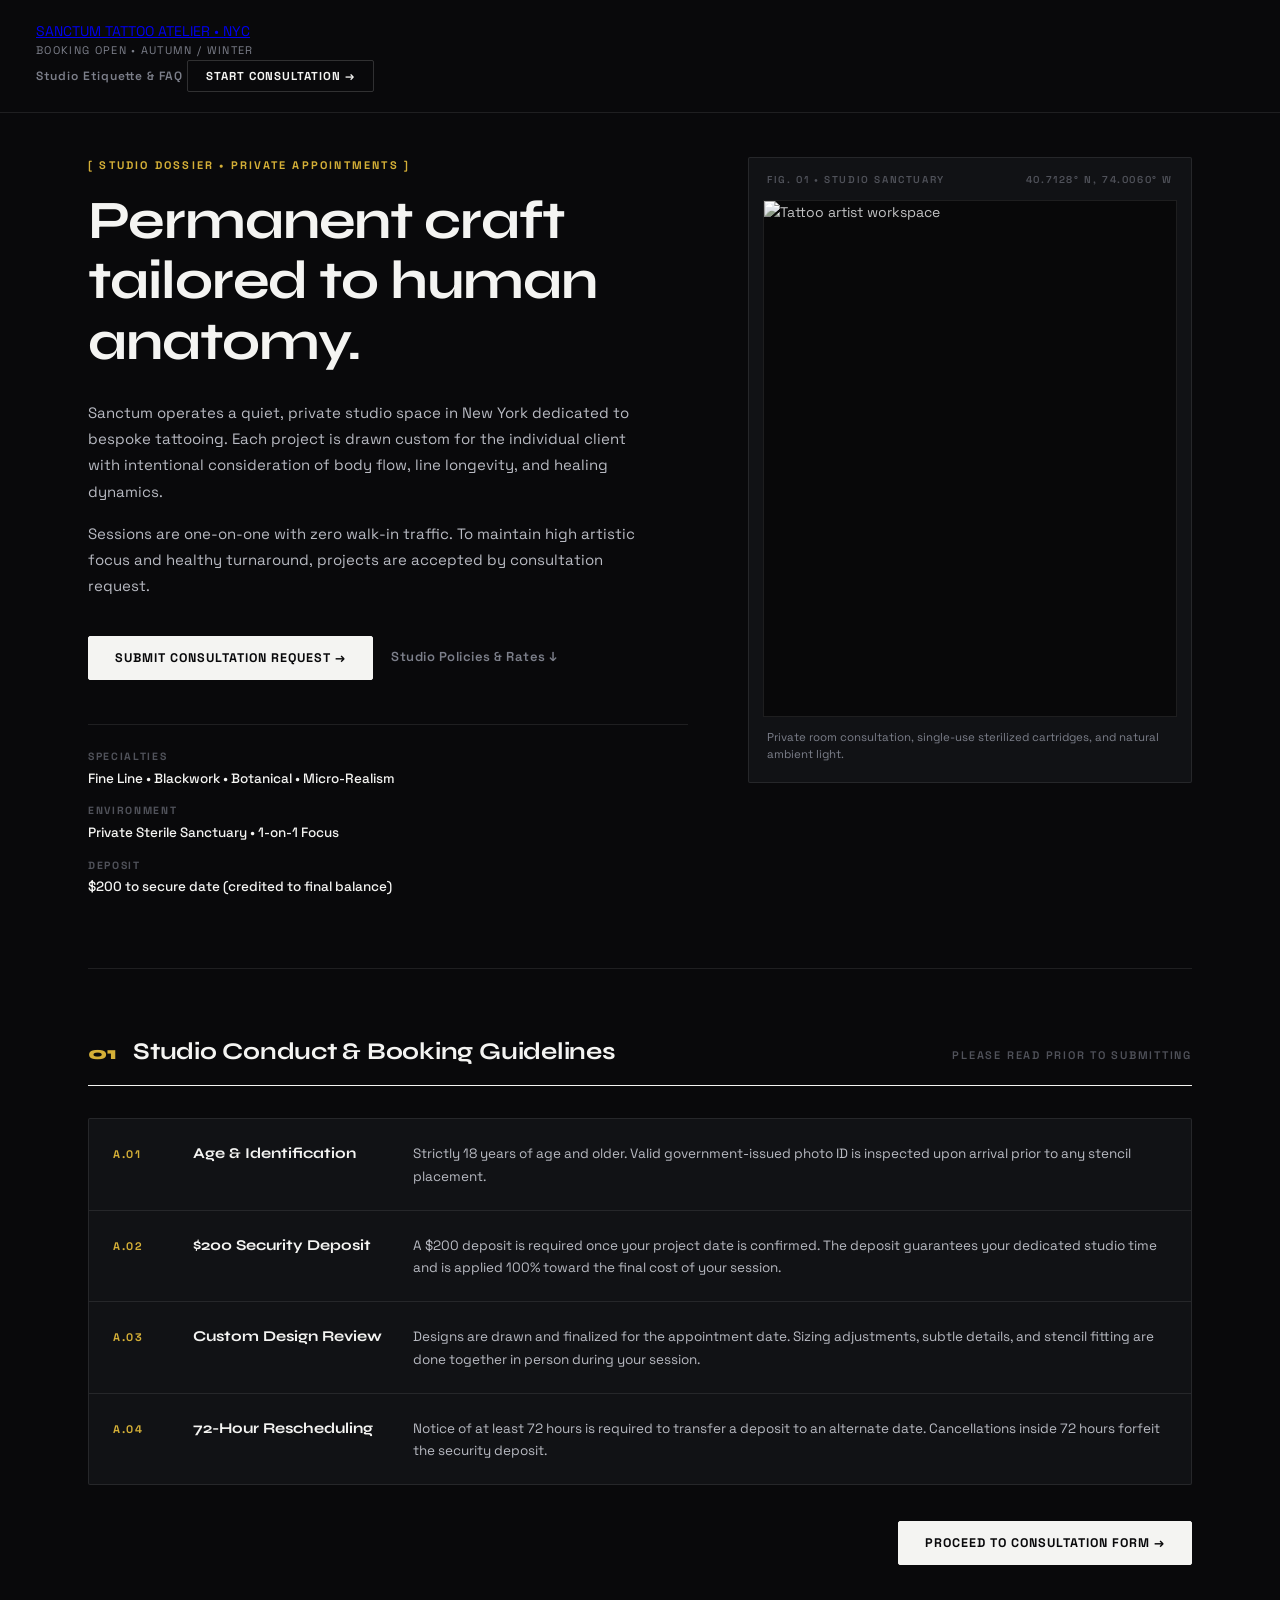
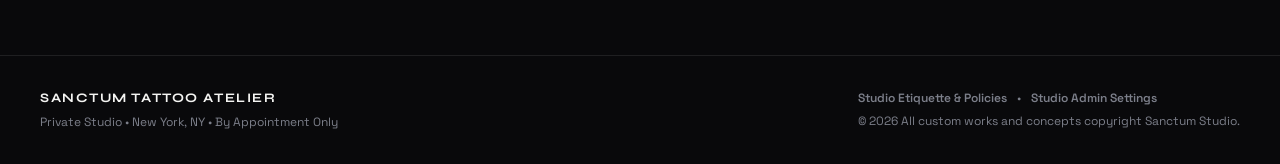
==== commit b84f6788: "Update studio brand to Sanctum Atelier and remove payment methods selector (deposit handled in DM)" ====
--- a/index.html
+++ b/index.html
@@ -2,8 +2,11 @@
 <html lang="en">
 <head>
   <meta charset="UTF-8" />
-  <meta name="viewport" content="width=device-width, initial-scale=1.0" />
-  <title>Jillian — Private Tattoo Atelier &amp; Consultation</title>
+  <meta name="viewport" content="width=device-width, initial-scale=1.0, maximum-scale=5.0, viewport-fit=cover" />
+  <meta name="theme-color" content="#09090b" />
+  <meta name="apple-mobile-web-app-status-bar-style" content="black-translucent" />
+  <meta name="apple-mobile-web-app-capable" content="yes" />
+  <title>Sanctum — Private Tattoo Atelier &amp; Consultation</title>
   <meta name="description" content="Independent private tattoo studio specializing in fine-line, blackwork, and custom anatomical illustrative tattooing. By appointment only." />
   
   <link rel="preconnect" href="https://fonts.googleapis.com">
@@ -18,7 +21,7 @@
     <div class="header-container">
       <div class="header-left">
         <a href="#" class="studio-masthead" id="header-brand-link">
-          <span class="masthead-title">JILLIAN</span>
+          <span class="masthead-title">SANCTUM</span>
           <span class="masthead-tag">TATTOO ATELIER &bull; NYC</span>
         </a>
       </div>
@@ -51,7 +54,7 @@
           
           <div class="hero-bio">
             <p>
-              Jillian operates a quiet, private studio space in New York dedicated to bespoke tattooing. Each project is drawn custom for the individual client with intentional consideration of body flow, line longevity, and healing dynamics.
+              Sanctum operates a quiet, private studio space in New York dedicated to bespoke tattooing. Each project is drawn custom for the individual client with intentional consideration of body flow, line longevity, and healing dynamics.
             </p>
             <p>
               Sessions are one-on-one with zero walk-in traffic. To maintain high artistic focus and healthy turnaround, projects are accepted by consultation request.
@@ -146,8 +149,18 @@
         
         <div class="sheet-top-bar">
           <div class="sheet-title-group">
-            <span class="sheet-code">APPOINTMENT DOSSIER &bull; FORM ID #2026-JL</span>
+            <span class="sheet-code">APPOINTMENT DOSSIER &bull; FORM ID #2026-SC</span>
             <h1 class="sheet-title">Tattoo Consultation &amp; Booking Request</h1>
+          </div>
+
+          <div class="mobile-step-progress-wrap">
+            <div class="mobile-step-badge" id="mobile-step-badge">
+              <span class="m-step-indicator">STEP 01 OF 05</span>
+              <span class="m-step-title">&bull; IDENTITY</span>
+            </div>
+            <div class="mobile-progress-bar">
+              <div class="mobile-progress-fill" id="mobile-progress-fill" style="width: 20%;"></div>
+            </div>
           </div>
 
           <div class="step-nav-bar">
@@ -607,11 +620,8 @@
             </div>
 
             <div class="form-section-block">
-              <label class="section-label">Preferred Deposit Payment Channel <span class="req">*</span></label>
-              <p class="section-hint">Upon acceptance, your $200 deposit request will be dispatched via:</p>
-              <div class="payment-selector-row" id="payment-methods-container">
-                <!-- Dynamically populated via JS -->
-              </div>
+              <label class="section-label">Deposit &amp; Payment Procedure</label>
+              <p class="section-hint">Upon consultation approval, a <strong>$200 security deposit</strong> is required to lock in your date. Payment method options and secure link will be provided directly in your confirmation DM / message.</p>
             </div>
 
             <div class="form-section-block">
@@ -679,7 +689,7 @@
       <div class="confirmation-dossier">
         <div class="dossier-stamp">RECEIVED &bull; IN REVIEW</div>
         <h1 class="dossier-heading">Consultation Dossier Logged</h1>
-        <p class="dossier-sub">Thank you, <strong id="client-confirm-name">Friend</strong>. Your project brief has been delivered to Jillian's private booking desk.</p>
+        <p class="dossier-sub">Thank you, <strong id="client-confirm-name">Friend</strong>. Your project brief has been delivered to Sanctum's private booking desk.</p>
 
         <div class="dossier-receipt-table" id="receipt-summary-content">
           <!-- Populated via JS -->
@@ -691,14 +701,14 @@
             <span class="t-step-num">01</span>
             <div class="t-step-body">
               <strong>Artistic Review (24&ndash;48 Hours)</strong>
-              <p>Jillian personally reviews reference materials, placement photos, and sizing complexity.</p>
+              <p>Our studio artist personally reviews reference materials, placement photos, and sizing complexity.</p>
             </div>
           </div>
           <div class="timeline-row">
             <span class="t-step-num">02</span>
             <div class="t-step-body">
               <strong>Deposit Invoice &amp; Slot Confirmation</strong>
-              <p>You will receive an email/SMS confirmation with deposit instructions for your selected payment channel.</p>
+              <p>You will receive a direct message / email with deposit payment instructions and date confirmation.</p>
             </div>
           </div>
           <div class="timeline-row">
@@ -738,7 +748,7 @@
         </div>
         <div class="faq-entry">
           <h4>Do you take walk-ins?</h4>
-          <p>No. Jillian operates exclusively out of a private studio by confirmed appointment to ensure a sterile, calm, and private one-on-one session.</p>
+          <p>No. Sanctum operates exclusively out of a private studio by confirmed appointment to ensure a sterile, calm, and private one-on-one session.</p>
         </div>
         <div class="faq-entry">
           <h4>When do I see the custom design?</h4>
@@ -811,7 +821,7 @@
   <footer class="site-footer">
     <div class="footer-container">
       <div class="footer-col">
-        <strong>JILLIAN TATTOO ATELIER</strong>
+        <strong>SANCTUM TATTOO ATELIER</strong>
         <span>Private Studio &bull; New York, NY &bull; By Appointment Only</span>
       </div>
       <div class="footer-col text-right">
@@ -820,7 +830,7 @@
           <span>&bull;</span>
           <a href="javascript:void(0)" id="footer-settings-link">Studio Admin Settings</a>
         </div>
-        <span class="copyright-note">&copy; <span id="cur-year"></span> All custom works and concepts copyright Jillian Studio.</span>
+        <span class="copyright-note">&copy; <span id="cur-year"></span> All custom works and concepts copyright Sanctum Studio.</span>
       </div>
     </div>
   </footer>
--- a/styles.css
+++ b/styles.css
@@ -1,5 +1,5 @@
 /* ==========================================================================
-   JILLIAN TATTOO ATELIER — BESPOKE EDITORIAL DESIGN SYSTEM
+   SANCTUM TATTOO ATELIER — BESPOKE EDITORIAL DESIGN SYSTEM
    Art-directed aesthetic: Syne display typography, Space Grotesk utilitarian body,
    editorial negative space, hairline rules, zero generic SaaS templates.
    ========================================================================== */
@@ -1444,4 +1444,405 @@
   .receipt-row { grid-template-columns: 1fr; gap: 4px; }
   .footer-container { flex-direction: column; align-items: flex-start; }
   .text-right { text-align: left; }
-}+}
+/* ==========================================================================
+   MOBILE OPTIMIZATIONS & ADAPTIVE RESPONSIVENESS
+   ========================================================================== */
+
+/* Mobile Step Progress Indicator */
+.mobile-step-progress-wrap {
+  display: none;
+  width: 100%;
+  margin-top: 14px;
+}
+
+.mobile-step-badge {
+  display: flex;
+  align-items: center;
+  justify-content: space-between;
+  font-size: 11px;
+  letter-spacing: 0.14em;
+  font-weight: 700;
+  margin-bottom: 8px;
+}
+
+.m-step-indicator {
+  color: var(--accent-ochre);
+}
+
+.m-step-title {
+  color: var(--text-lead);
+  text-transform: uppercase;
+}
+
+.mobile-progress-bar {
+  width: 100%;
+  height: 3px;
+  background: var(--border-hairline);
+  border-radius: 2px;
+  overflow: hidden;
+}
+
+.mobile-progress-fill {
+  height: 100%;
+  background: var(--accent-ochre);
+  transition: width 0.3s ease;
+}
+
+/* Base Mobile Enhancements */
+button, input, select, textarea {
+  touch-action: manipulation;
+  -webkit-tap-highlight-color: transparent;
+}
+
+@media (max-width: 768px) {
+  .site-header {
+    padding: 14px 18px;
+    position: sticky;
+    top: 0;
+    z-index: 100;
+    background: rgba(9, 9, 11, 0.95);
+    backdrop-filter: blur(8px);
+  }
+
+  .header-container {
+    display: flex;
+    justify-content: space-between;
+    align-items: center;
+    width: 100%;
+  }
+
+  .header-center {
+    display: none;
+  }
+
+  .text-link-btn {
+    display: none;
+  }
+
+  .btn-direct-book {
+    padding: 8px 14px;
+    font-size: 11px;
+  }
+
+  .main-wrapper {
+    padding: 24px 16px 80px;
+  }
+
+  .hero-split {
+    grid-template-columns: 1fr;
+    gap: 36px;
+    padding-bottom: 48px;
+    margin-bottom: 48px;
+  }
+
+  .hero-statement {
+    font-size: 32px;
+    line-height: 1.15;
+    margin-bottom: 20px;
+  }
+
+  .hero-bio {
+    font-size: 14px;
+    line-height: 1.65;
+    margin-bottom: 28px;
+  }
+
+  .hero-actions {
+    flex-direction: column;
+    align-items: stretch;
+    gap: 12px;
+  }
+
+  .hero-actions .btn-primary {
+    width: 100%;
+    padding: 15px;
+    font-size: 13px;
+  }
+
+  .hero-actions .btn-tertiary {
+    text-align: center;
+    padding: 8px 0;
+  }
+
+  .visual-frame {
+    padding: 10px;
+  }
+
+  .ledger-row {
+    grid-template-columns: 1fr;
+    gap: 8px;
+    padding: 18px 16px;
+  }
+
+  .sec-meta {
+    display: none;
+  }
+
+  .ledger-cta-wrap {
+    text-align: center;
+    margin-top: 28px;
+  }
+
+  .ledger-cta-wrap .btn-primary {
+    width: 100%;
+    padding: 15px;
+  }
+
+  /* Form & Sheet Mobile Rules */
+  .consultation-sheet {
+    border-radius: 0;
+    margin: 0 -16px;
+    border-left: none;
+    border-right: none;
+  }
+
+  .sheet-top-bar {
+    padding: 20px 16px 16px;
+  }
+
+  .sheet-title {
+    font-size: 20px;
+  }
+
+  .step-nav-bar {
+    display: none;
+  }
+
+  .mobile-step-progress-wrap {
+    display: block;
+  }
+
+  .sheet-panel {
+    padding: 24px 16px 36px;
+  }
+
+  .panel-intro-block {
+    margin-bottom: 24px;
+    padding-bottom: 16px;
+  }
+
+  .panel-intro-block h3 {
+    font-size: 18px;
+  }
+
+  .form-row-grid {
+    grid-template-columns: 1fr;
+    gap: 16px;
+  }
+
+  .span-12, .span-8, .span-6, .span-4 {
+    grid-column: span 1;
+  }
+
+  /* Prevent Safari auto-zoom on mobile */
+  .text-input,
+  .select-input,
+  .text-area-input {
+    font-size: 16px !important;
+    padding: 14px 14px;
+    min-height: 48px;
+  }
+
+  .prefix-input-wrap .text-input {
+    font-size: 16px !important;
+  }
+
+  .button-selector-grid {
+    grid-template-columns: 1fr;
+    gap: 10px;
+  }
+
+  .btn-select-box {
+    padding: 16px;
+  }
+
+  .pill-selector-row {
+    gap: 8px;
+  }
+
+  .pill-option span {
+    padding: 10px 14px;
+    font-size: 12px;
+  }
+
+  .size-dimension-grid {
+    grid-template-columns: 1fr;
+    gap: 14px;
+    padding: 16px;
+  }
+
+  .dim-unit-toggle {
+    width: 100%;
+  }
+
+  .dim-btn {
+    flex: 1;
+    height: 44px;
+  }
+
+  .clean-dropzone {
+    padding: 24px 16px;
+  }
+
+  /* Timetable Matrix Mobile */
+  .timetable-ledger {
+    padding: 12px;
+  }
+
+  .matrix-row {
+    grid-template-columns: 1fr;
+    gap: 8px;
+    padding: 12px 0;
+  }
+
+  .matrix-day-label {
+    font-size: 11px;
+    color: var(--accent-ochre);
+    text-transform: uppercase;
+    letter-spacing: 0.1em;
+  }
+
+  .matrix-slots {
+    display: grid;
+    grid-template-columns: repeat(3, 1fr);
+    gap: 6px;
+  }
+
+  .slot-btn {
+    padding: 10px 4px;
+    font-size: 11px;
+    text-align: center;
+    width: 100%;
+  }
+
+  .budget-selector-grid {
+    grid-template-columns: 1fr;
+    gap: 10px;
+  }
+
+  .payment-selector-row {
+    grid-template-columns: 1fr 1fr;
+    gap: 10px;
+  }
+
+  .agreement-legal-card {
+    padding: 18px 14px;
+    margin-top: 20px;
+  }
+
+  /* Bottom Floating Action Bar on Mobile */
+  .sheet-action-bar {
+    position: sticky;
+    bottom: 0;
+    z-index: 90;
+    padding: 16px;
+    padding-bottom: max(16px, env(safe-area-inset-bottom));
+    background: rgba(9, 9, 11, 0.95);
+    backdrop-filter: blur(10px);
+    border-top: 1px solid var(--border-strong);
+    display: flex;
+    gap: 10px;
+  }
+
+  .sheet-action-bar .btn-secondary,
+  .sheet-action-bar .btn-primary {
+    flex: 1;
+    padding: 14px 10px;
+    font-size: 12px;
+    justify-content: center;
+  }
+
+  .sheet-action-bar .bar-spacer {
+    display: none;
+  }
+
+  /* Confirmation Screen Mobile */
+  .confirmation-dossier {
+    padding: 28px 16px;
+    margin: 0 -16px;
+    border-radius: 0;
+    border-left: none;
+    border-right: none;
+  }
+
+  .dossier-heading {
+    font-size: 26px;
+  }
+
+  .dossier-receipt-table {
+    margin-bottom: 24px;
+  }
+
+  .receipt-row {
+    grid-template-columns: 1fr;
+    gap: 4px;
+    padding: 12px 14px;
+  }
+
+  .dossier-actions {
+    flex-direction: column;
+    gap: 10px;
+  }
+
+  .dossier-actions button {
+    width: 100%;
+    padding: 14px;
+  }
+
+  /* Modals Mobile */
+  .modal-dialog {
+    width: 100%;
+    max-height: 85vh;
+    border-radius: var(--radius-xs);
+  }
+
+  .modal-dialog-body {
+    padding: 18px 16px;
+  }
+
+  .dialog-actions {
+    flex-direction: column;
+    gap: 8px;
+  }
+
+  .dialog-actions button {
+    width: 100%;
+    padding: 12px;
+  }
+
+  /* Footer Mobile */
+  .site-footer {
+    padding: 28px 16px 40px;
+  }
+
+  .footer-container {
+    flex-direction: column;
+    align-items: flex-start;
+    gap: 16px;
+  }
+
+  .text-right {
+    text-align: left;
+  }
+
+  .footer-nav {
+    flex-direction: column;
+    align-items: flex-start;
+    gap: 6px;
+  }
+
+  .footer-nav span {
+    display: none;
+  }
+}
+
+@media (max-width: 380px) {
+  .matrix-slots {
+    grid-template-columns: repeat(2, 1fr);
+  }
+  
+  .payment-selector-row {
+    grid-template-columns: 1fr;
+  }
+}
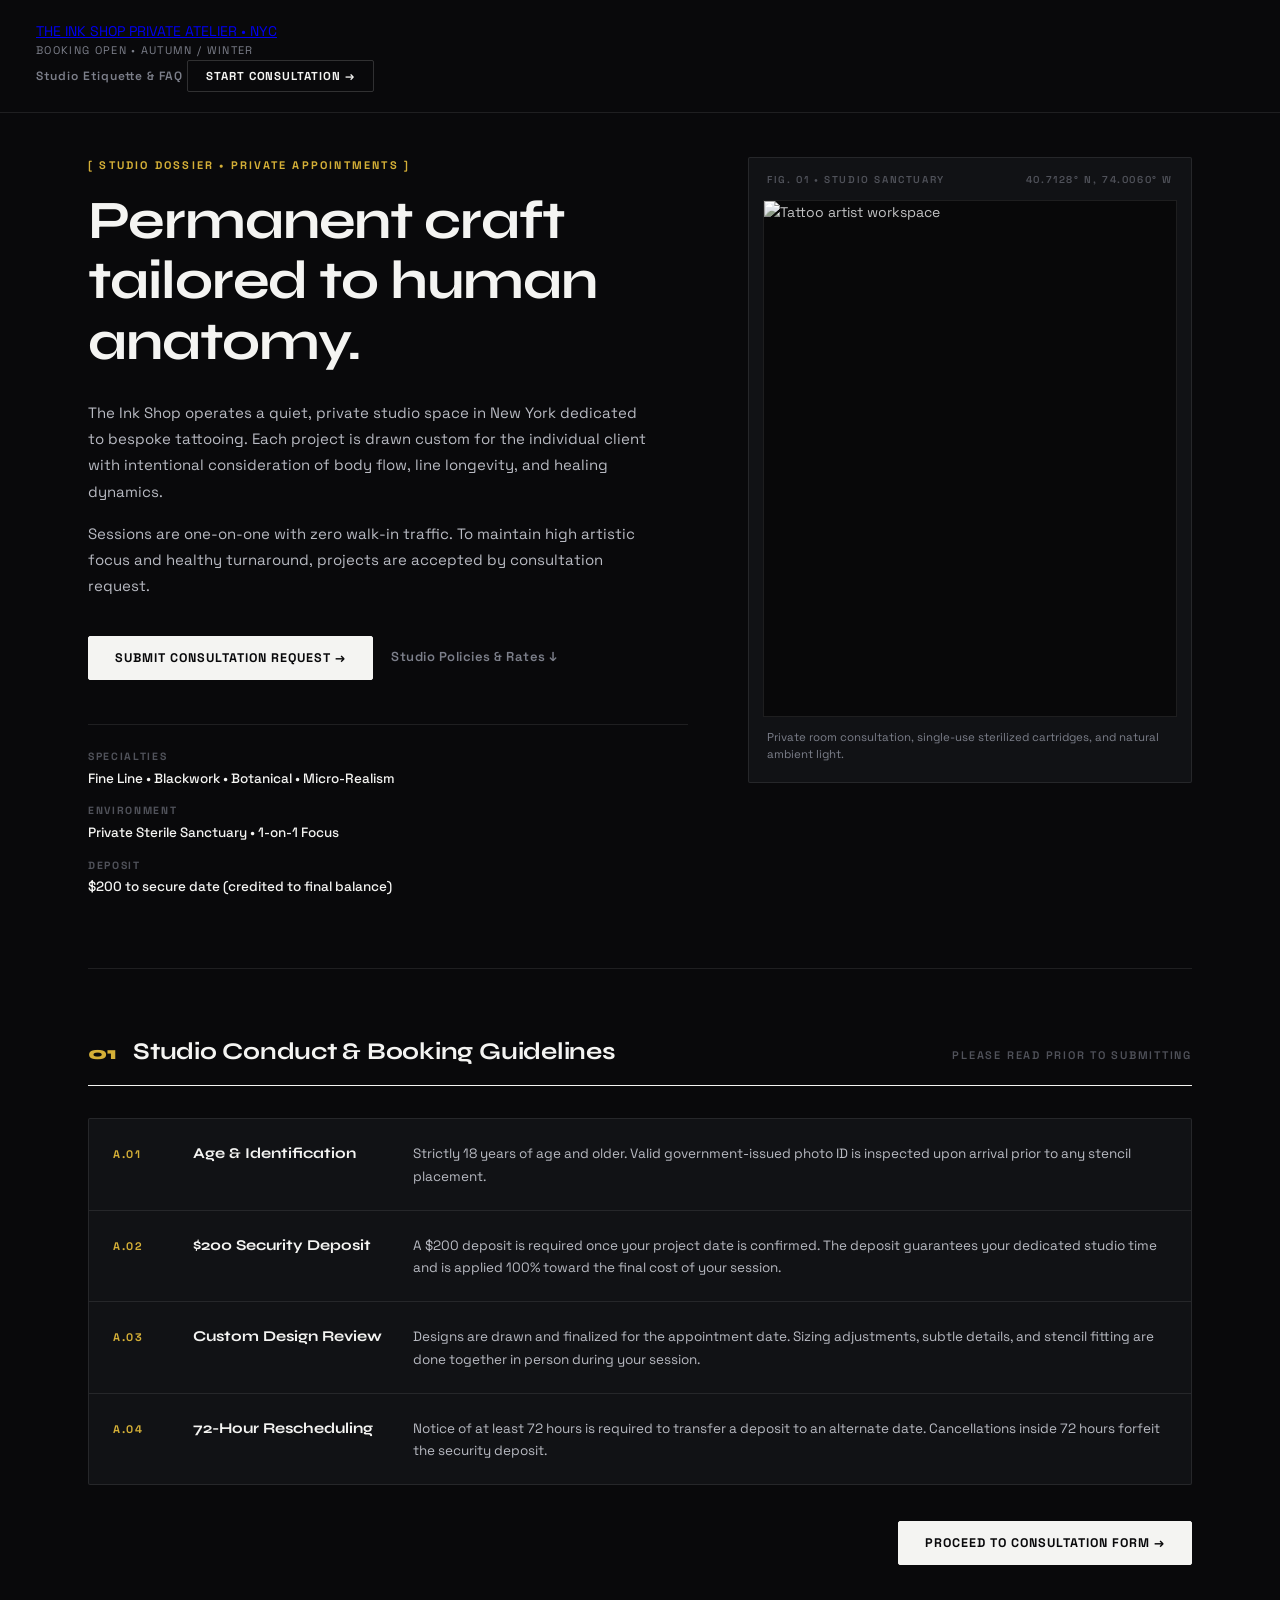
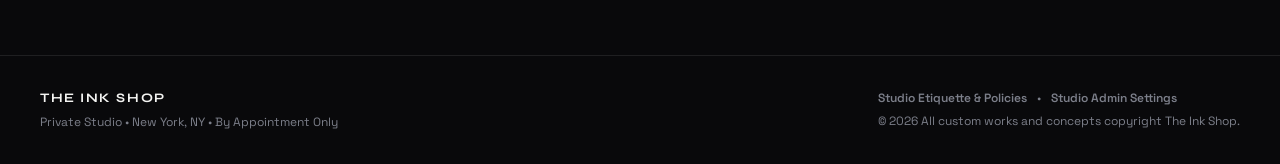
==== commit 38952373: "Rebrand studio to The Ink Shop" ====
--- a/index.html
+++ b/index.html
@@ -6,7 +6,7 @@
   <meta name="theme-color" content="#09090b" />
   <meta name="apple-mobile-web-app-status-bar-style" content="black-translucent" />
   <meta name="apple-mobile-web-app-capable" content="yes" />
-  <title>Sanctum — Private Tattoo Atelier &amp; Consultation</title>
+  <title>The Ink Shop — Private Tattoo Atelier &amp; Consultation</title>
   <meta name="description" content="Independent private tattoo studio specializing in fine-line, blackwork, and custom anatomical illustrative tattooing. By appointment only." />
   
   <link rel="preconnect" href="https://fonts.googleapis.com">
@@ -21,8 +21,8 @@
     <div class="header-container">
       <div class="header-left">
         <a href="#" class="studio-masthead" id="header-brand-link">
-          <span class="masthead-title">SANCTUM</span>
-          <span class="masthead-tag">TATTOO ATELIER &bull; NYC</span>
+          <span class="masthead-title">THE INK SHOP</span>
+          <span class="masthead-tag">PRIVATE ATELIER &bull; NYC</span>
         </a>
       </div>
 
@@ -54,7 +54,7 @@
           
           <div class="hero-bio">
             <p>
-              Sanctum operates a quiet, private studio space in New York dedicated to bespoke tattooing. Each project is drawn custom for the individual client with intentional consideration of body flow, line longevity, and healing dynamics.
+              The Ink Shop operates a quiet, private studio space in New York dedicated to bespoke tattooing. Each project is drawn custom for the individual client with intentional consideration of body flow, line longevity, and healing dynamics.
             </p>
             <p>
               Sessions are one-on-one with zero walk-in traffic. To maintain high artistic focus and healthy turnaround, projects are accepted by consultation request.
@@ -149,7 +149,7 @@
         
         <div class="sheet-top-bar">
           <div class="sheet-title-group">
-            <span class="sheet-code">APPOINTMENT DOSSIER &bull; FORM ID #2026-SC</span>
+            <span class="sheet-code">APPOINTMENT DOSSIER &bull; FORM ID #2026-IS</span>
             <h1 class="sheet-title">Tattoo Consultation &amp; Booking Request</h1>
           </div>
 
@@ -689,7 +689,7 @@
       <div class="confirmation-dossier">
         <div class="dossier-stamp">RECEIVED &bull; IN REVIEW</div>
         <h1 class="dossier-heading">Consultation Dossier Logged</h1>
-        <p class="dossier-sub">Thank you, <strong id="client-confirm-name">Friend</strong>. Your project brief has been delivered to Sanctum's private booking desk.</p>
+        <p class="dossier-sub">Thank you, <strong id="client-confirm-name">Friend</strong>. Your project brief has been delivered to The Ink Shop's private booking desk.</p>
 
         <div class="dossier-receipt-table" id="receipt-summary-content">
           <!-- Populated via JS -->
@@ -748,7 +748,7 @@
         </div>
         <div class="faq-entry">
           <h4>Do you take walk-ins?</h4>
-          <p>No. Sanctum operates exclusively out of a private studio by confirmed appointment to ensure a sterile, calm, and private one-on-one session.</p>
+          <p>No. The Ink Shop operates exclusively out of a private studio by confirmed appointment to ensure a sterile, calm, and private one-on-one session.</p>
         </div>
         <div class="faq-entry">
           <h4>When do I see the custom design?</h4>
@@ -821,7 +821,7 @@
   <footer class="site-footer">
     <div class="footer-container">
       <div class="footer-col">
-        <strong>SANCTUM TATTOO ATELIER</strong>
+        <strong>THE INK SHOP</strong>
         <span>Private Studio &bull; New York, NY &bull; By Appointment Only</span>
       </div>
       <div class="footer-col text-right">
@@ -830,7 +830,7 @@
           <span>&bull;</span>
           <a href="javascript:void(0)" id="footer-settings-link">Studio Admin Settings</a>
         </div>
-        <span class="copyright-note">&copy; <span id="cur-year"></span> All custom works and concepts copyright Sanctum Studio.</span>
+        <span class="copyright-note">&copy; <span id="cur-year"></span> All custom works and concepts copyright The Ink Shop.</span>
       </div>
     </div>
   </footer>
--- a/styles.css
+++ b/styles.css
@@ -1,5 +1,5 @@
 /* ==========================================================================
-   SANCTUM TATTOO ATELIER — BESPOKE EDITORIAL DESIGN SYSTEM
+   THE INK SHOP — BESPOKE EDITORIAL DESIGN SYSTEM
    Art-directed aesthetic: Syne display typography, Space Grotesk utilitarian body,
    editorial negative space, hairline rules, zero generic SaaS templates.
    ========================================================================== */
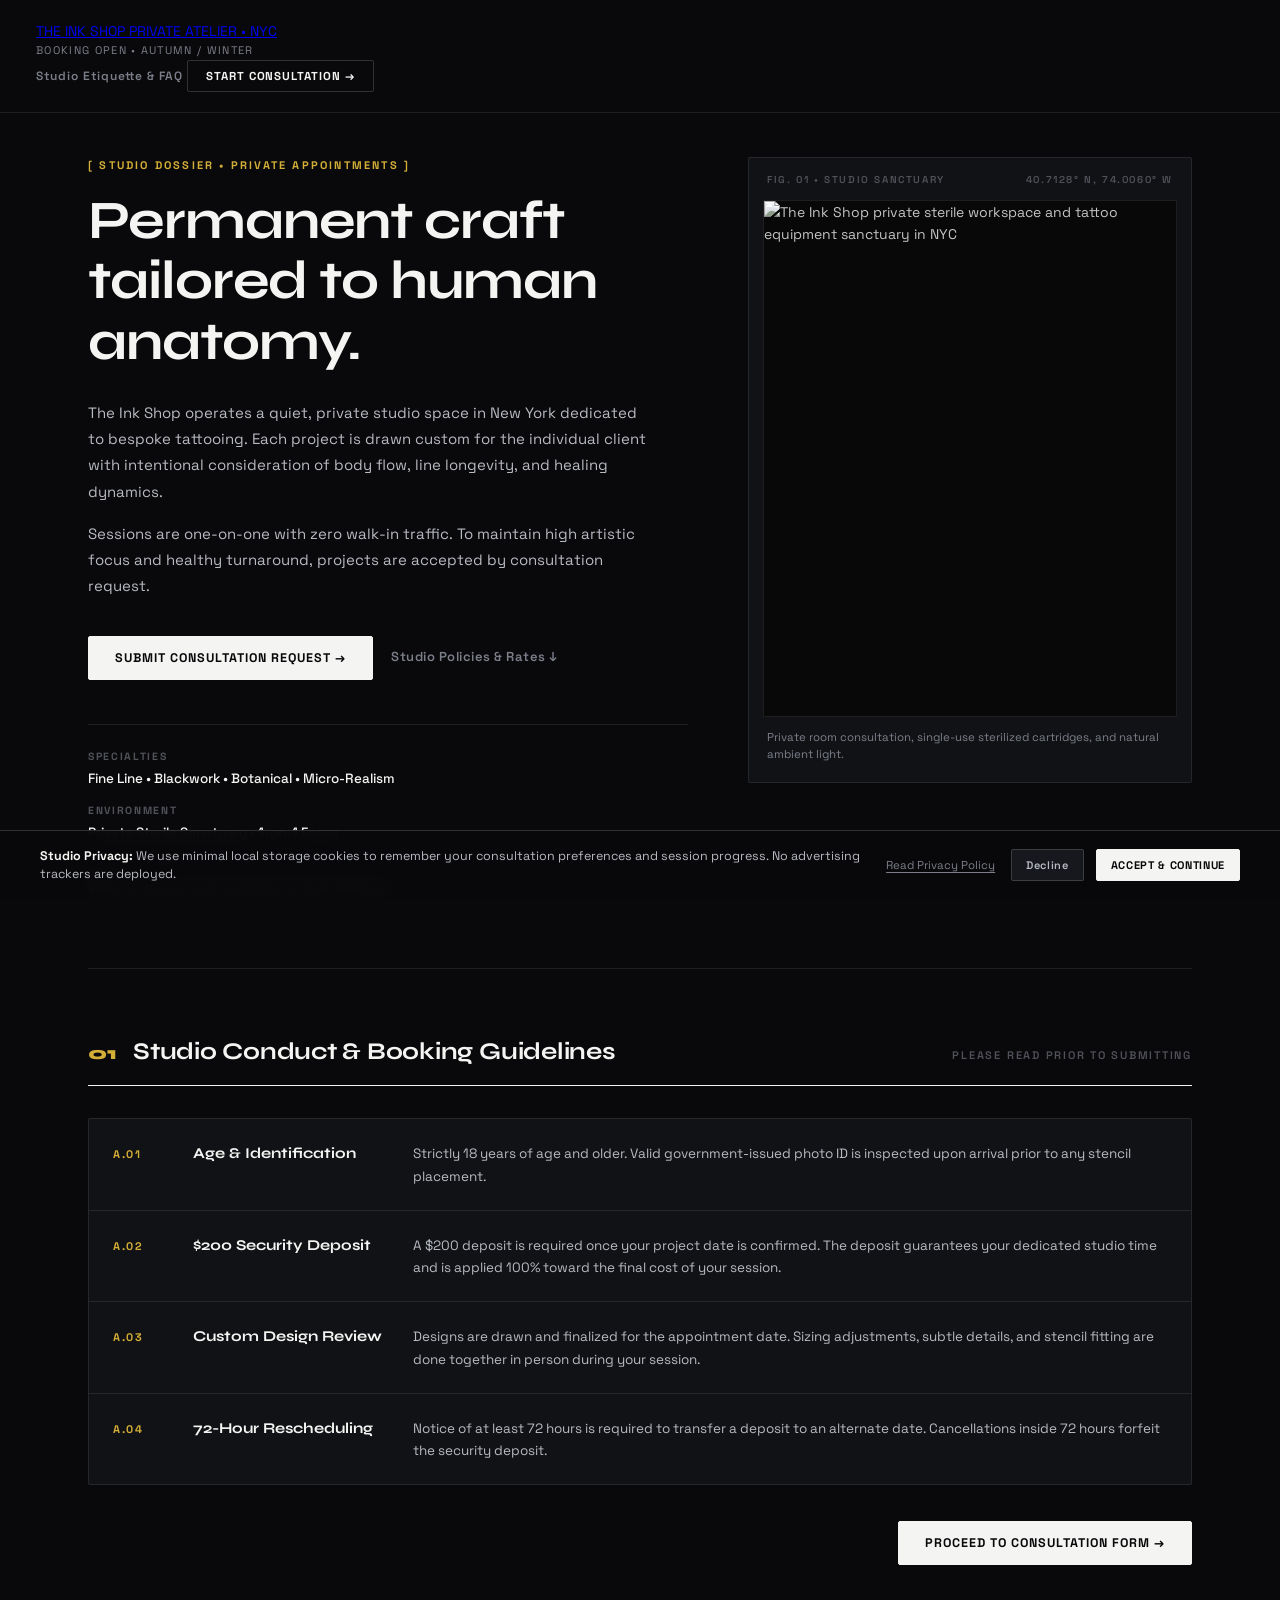
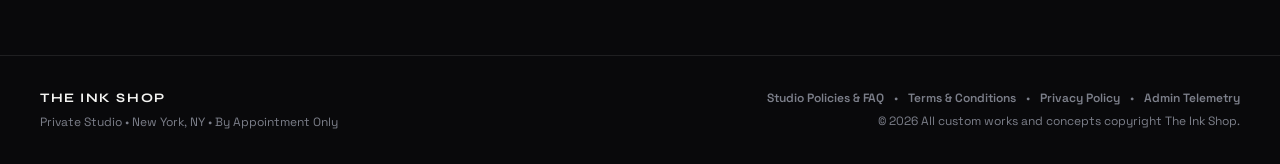
==== commit c5fcce74: "Production readiness: custom 404, sitemap, robots, OG tags, favicon, analytics, cookie banner, priva" ====
--- a/index.html
+++ b/index.html
@@ -7,11 +7,30 @@
   <meta name="apple-mobile-web-app-status-bar-style" content="black-translucent" />
   <meta name="apple-mobile-web-app-capable" content="yes" />
   <title>The Ink Shop — Private Tattoo Atelier &amp; Consultation</title>
-  <meta name="description" content="Independent private tattoo studio specializing in fine-line, blackwork, and custom anatomical illustrative tattooing. By appointment only." />
-  
+  <meta name="description" id="meta-desc" content="The Ink Shop is an independent private tattoo studio in NYC specializing in fine-line, blackwork, and custom anatomical illustrative tattooing. By appointment only." />
+  <link rel="canonical" href="https://rridwan01.github.io/the-ink-shop/" />
+
+  <!-- Open Graph / Facebook -->
+  <meta property="og:type" content="website" />
+  <meta property="og:url" content="https://rridwan01.github.io/the-ink-shop/" />
+  <meta property="og:title" id="og-title" content="The Ink Shop — Private Tattoo Atelier &amp; Consultation" />
+  <meta property="og:description" id="og-desc" content="Permanent craft tailored to human anatomy. Bespoke fine-line, illustrative blackwork, and micro-realism in a private NYC studio sanctuary." />
+  <meta property="og:image" content="https://rridwan01.github.io/the-ink-shop/og-image.svg" />
+
+  <!-- Twitter -->
+  <meta name="twitter:card" content="summary_large_image" />
+  <meta name="twitter:url" content="https://rridwan01.github.io/the-ink-shop/" />
+  <meta name="twitter:title" id="twitter-title" content="The Ink Shop — Private Tattoo Atelier &amp; Consultation" />
+  <meta name="twitter:description" id="twitter-desc" content="Permanent craft tailored to human anatomy. Bespoke fine-line, illustrative blackwork, and micro-realism in a private NYC studio sanctuary." />
+  <meta name="twitter:image" content="https://rridwan01.github.io/the-ink-shop/og-image.svg" />
+
+  <!-- Favicon & PWA -->
+  <link rel="icon" type="image/svg+xml" href="favicon.svg" />
+  <link rel="manifest" href="manifest.json" />
+
   <link rel="preconnect" href="https://fonts.googleapis.com">
   <link rel="preconnect" href="https://fonts.gstatic.com" crossorigin>
-  <link href="https://fonts.googleapis.com/css2?family=Italiana&family=Space+Grotesk:wght@300;400;500;600;700&family=Syne:wght@400;500;600;700;800&display=swap" rel="stylesheet">
+  <link href="https://fonts.googleapis.com/css2?family=Space+Grotesk:wght@300;400;500;600;700&family=Syne:wght@500;600;700;800&display=swap" rel="stylesheet">
   <link rel="stylesheet" href="styles.css" />
 </head>
 <body class="studio-theme">
@@ -91,7 +110,7 @@
               <span>40.7128&deg; N, 74.0060&deg; W</span>
             </div>
             <div class="visual-image-wrapper">
-              <img src="https://images.unsplash.com/photo-1598371839696-5c5bb00bdc28?auto=format&fit=crop&w=900&q=80" alt="Tattoo artist workspace" class="studio-photo" />
+              <img src="https://images.unsplash.com/photo-1598371839696-5c5bb00bdc28?auto=format&fit=crop&w=900&q=80" alt="The Ink Shop private sterile workspace and tattoo equipment sanctuary in NYC" class="studio-photo" fetchpriority="high" width="900" height="1125" />
             </div>
             <div class="visual-caption">
               Private room consultation, single-use sterilized cartridges, and natural ambient light.
@@ -826,9 +845,13 @@
       </div>
       <div class="footer-col text-right">
         <div class="footer-nav">
-          <a href="javascript:void(0)" id="footer-faq-link">Studio Etiquette &amp; Policies</a>
+          <a href="javascript:void(0)" id="footer-faq-link">Studio Policies &amp; FAQ</a>
           <span>&bull;</span>
-          <a href="javascript:void(0)" id="footer-settings-link">Studio Admin Settings</a>
+          <a href="terms.html">Terms &amp; Conditions</a>
+          <span>&bull;</span>
+          <a href="privacy.html">Privacy Policy</a>
+          <span>&bull;</span>
+          <a href="javascript:void(0)" id="footer-settings-link">Admin Telemetry</a>
         </div>
         <span class="copyright-note">&copy; <span id="cur-year"></span> All custom works and concepts copyright The Ink Shop.</span>
       </div>
@@ -837,5 +860,20 @@
 
   <script src="config.js"></script>
   <script src="app.js"></script>
+
+  <!-- COOKIE & PRIVACY BANNER -->
+  <div class="cookie-banner" id="cookie-banner" role="region" aria-label="Cookie and privacy consent">
+    <div class="cookie-content">
+      <p>
+        <strong>Studio Privacy:</strong> We use minimal local storage cookies to remember your consultation preferences and session progress. No advertising trackers are deployed.
+      </p>
+      <div class="cookie-actions">
+        <a href="privacy.html" class="cookie-learn-link">Read Privacy Policy</a>
+        <button type="button" class="btn-secondary btn-sm" id="btn-cookie-decline">Decline</button>
+        <button type="button" class="btn-primary btn-sm" id="btn-cookie-accept">Accept &amp; Continue</button>
+      </div>
+    </div>
+  </div>
+
 </body>
 </html>
--- a/styles.css
+++ b/styles.css
@@ -1846,3 +1846,187 @@
     grid-template-columns: 1fr;
   }
 }
+
+/* ==========================================================================
+   PRODUCTION READY ADDITIONS: COOKIE BANNER, ERROR STATES, LOADING SPINNERS
+   ========================================================================== */
+
+/* Small Button Modifier */
+.btn-sm {
+  padding: 8px 14px !important;
+  font-size: 11px !important;
+  letter-spacing: 0.06em !important;
+}
+
+/* Cookie Consent Banner */
+.cookie-banner {
+  position: fixed;
+  bottom: 0;
+  left: 0;
+  right: 0;
+  z-index: 999;
+  background: rgba(9, 9, 11, 0.96);
+  backdrop-filter: blur(12px);
+  border-top: 1px solid var(--border-strong);
+  padding: 16px 24px;
+  padding-bottom: max(16px, env(safe-area-inset-bottom));
+  transform: translateY(100%);
+  opacity: 0;
+  transition: transform 0.3s cubic-bezier(0.16, 1, 0.3, 1), opacity 0.3s ease;
+  pointer-events: none;
+}
+
+.cookie-banner.visible {
+  transform: translateY(0);
+  opacity: 1;
+  pointer-events: auto;
+}
+
+.cookie-content {
+  max-width: 1200px;
+  margin: 0 auto;
+  display: flex;
+  align-items: center;
+  justify-content: space-between;
+  gap: 20px;
+  flex-wrap: wrap;
+}
+
+.cookie-content p {
+  font-size: 12.5px;
+  color: var(--text-body);
+  line-height: 1.5;
+  margin: 0;
+  flex: 1;
+  min-width: 280px;
+}
+
+.cookie-content p strong {
+  color: var(--text-lead);
+}
+
+.cookie-actions {
+  display: flex;
+  align-items: center;
+  gap: 12px;
+}
+
+.cookie-learn-link {
+  font-size: 11.5px;
+  color: var(--text-muted);
+  text-decoration: underline;
+  text-underline-offset: 3px;
+  margin-right: 4px;
+  transition: color 0.15s;
+}
+
+.cookie-learn-link:hover {
+  color: var(--text-lead);
+}
+
+/* Enhanced Form Error Shake & Outline States */
+@keyframes shakeError {
+  0%, 100% { transform: translateX(0); }
+  20%, 60% { transform: translateX(-4px); }
+  40%, 80% { transform: translateX(4px); }
+}
+
+.field-wrap.has-error .text-input,
+.field-wrap.has-error .text-area-input,
+.text-input.is-invalid,
+.text-area-input.is-invalid {
+  border-color: var(--accent-crimson) !important;
+  background: rgba(224, 82, 82, 0.05) !important;
+  animation: shakeError 0.35s ease-in-out;
+}
+
+.error-msg {
+  font-size: 11px;
+  font-weight: 600;
+  color: var(--accent-crimson);
+  display: none;
+  margin-top: 4px;
+  align-items: center;
+  gap: 4px;
+}
+
+.error-msg.show {
+  display: flex;
+}
+
+.error-msg::before {
+  content: '⚠';
+  font-size: 10px;
+}
+
+/* Loading Spinners & Submit State */
+.submit-spinner {
+  display: inline-block;
+  width: 14px;
+  height: 14px;
+  border: 2px solid rgba(0, 0, 0, 0.25);
+  border-top-color: #000;
+  border-radius: 50%;
+  animation: spinLoader 0.6s linear infinite;
+  vertical-align: middle;
+  margin-right: 6px;
+}
+
+@keyframes spinLoader {
+  to { transform: rotate(360deg); }
+}
+
+button:disabled,
+.btn-primary:disabled {
+  opacity: 0.6;
+  cursor: not-allowed !important;
+  pointer-events: none;
+}
+
+/* Breakpoint 1024px */
+@media (max-width: 1024px) {
+  .hero-split {
+    gap: 40px;
+  }
+  .main-wrapper {
+    padding: 36px 20px 80px;
+  }
+}
+
+/* Breakpoint 640px */
+@media (max-width: 640px) {
+  .cookie-content {
+    flex-direction: column;
+    align-items: flex-start;
+    gap: 12px;
+  }
+  .cookie-actions {
+    width: 100%;
+    justify-content: flex-end;
+  }
+}
+
+/* Breakpoint 480px */
+@media (max-width: 480px) {
+  .hero-statement {
+    font-size: 28px !important;
+  }
+  .panel-title {
+    font-size: 22px !important;
+  }
+  .btn-choice-card,
+  .btn-select-box {
+    padding: 14px 12px;
+  }
+}
+
+/* Breakpoint 360px */
+@media (max-width: 360px) {
+  .masthead-title {
+    font-size: 13px;
+  }
+  .btn-direct-book {
+    padding: 6px 10px;
+    font-size: 10px;
+  }
+}
